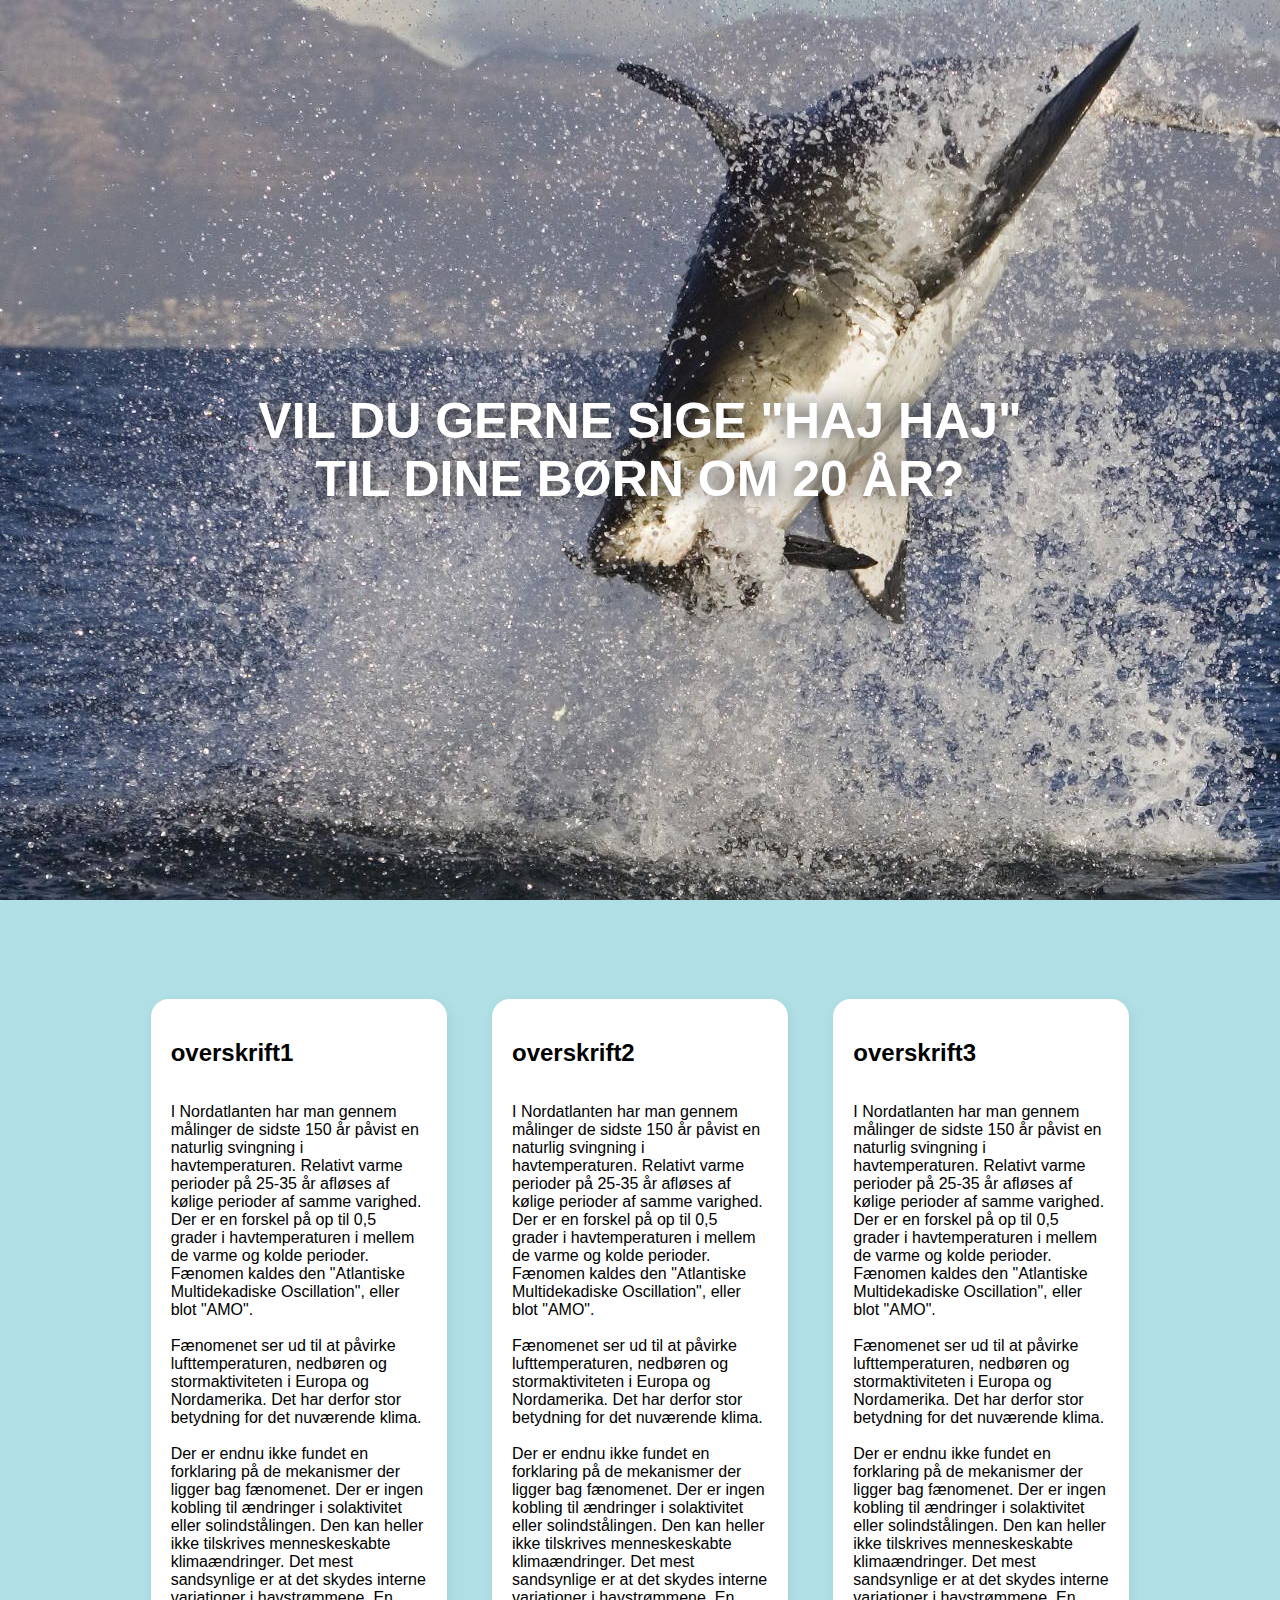
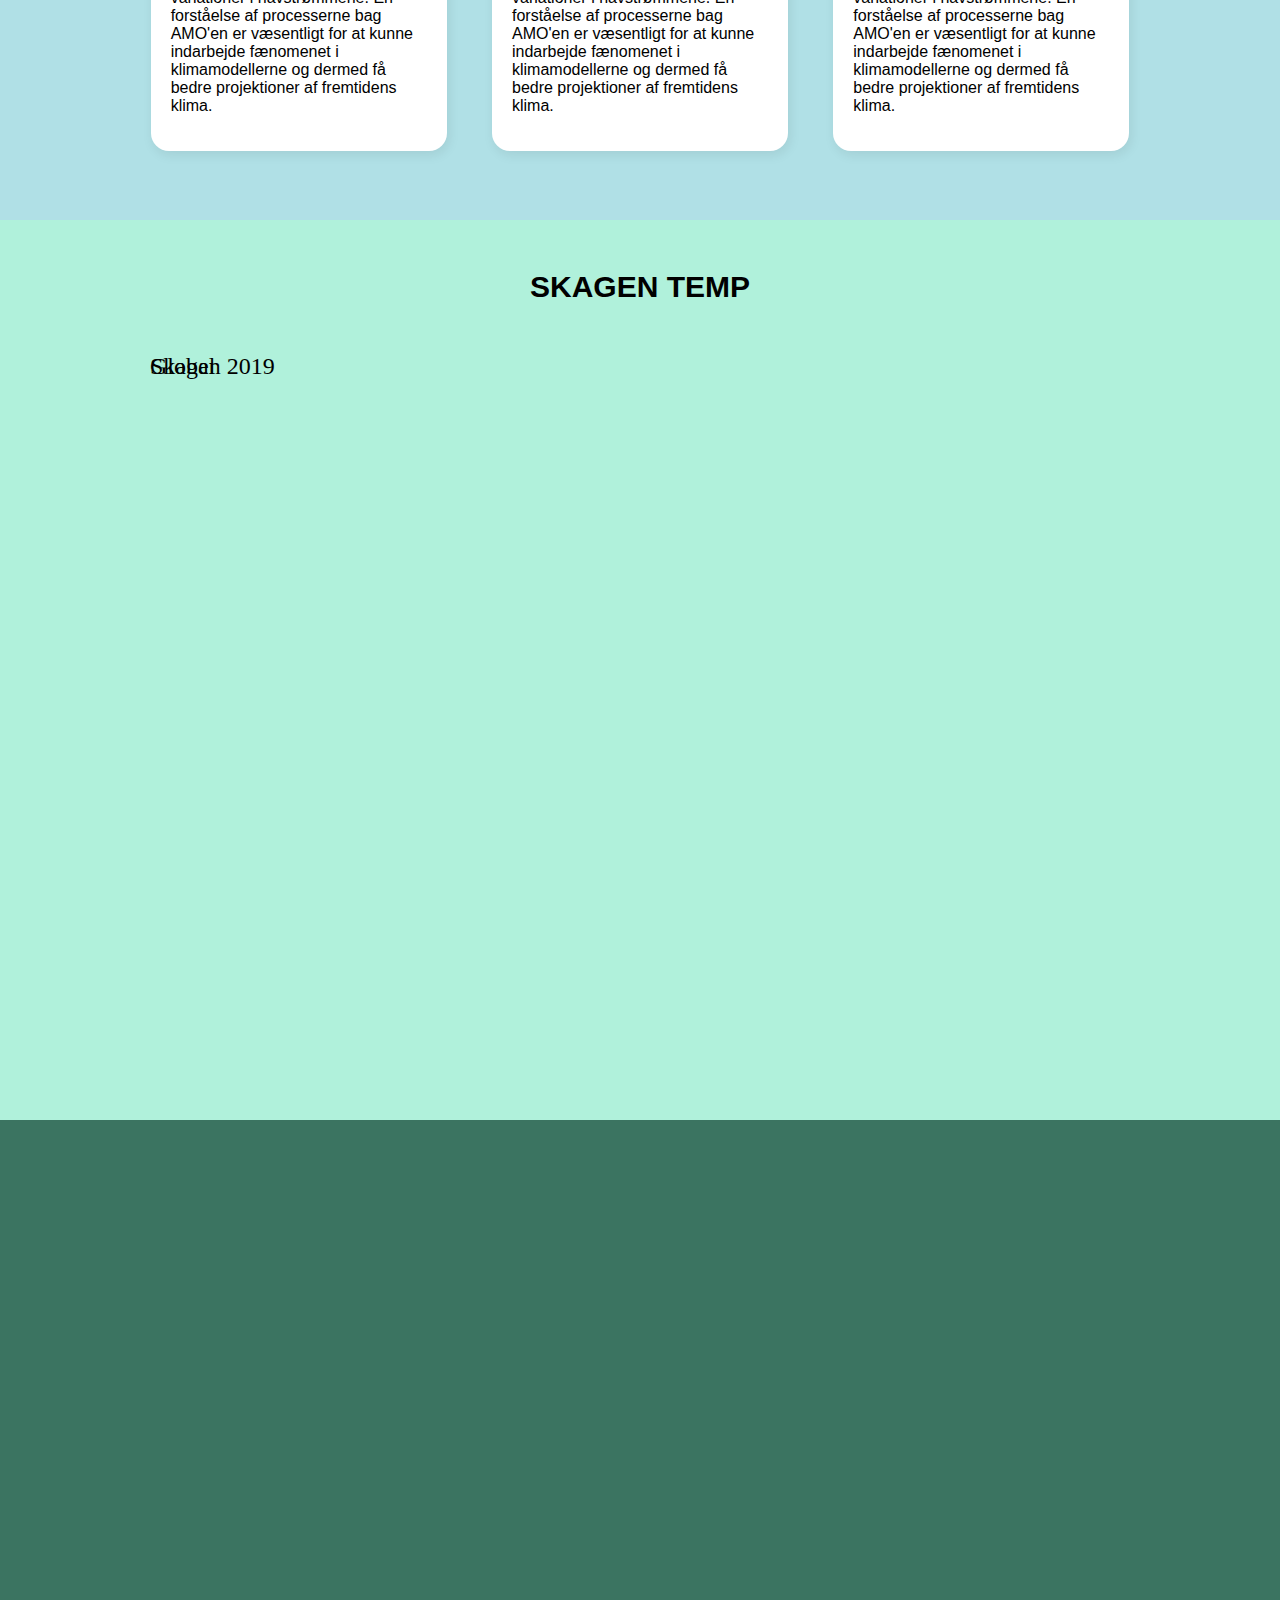
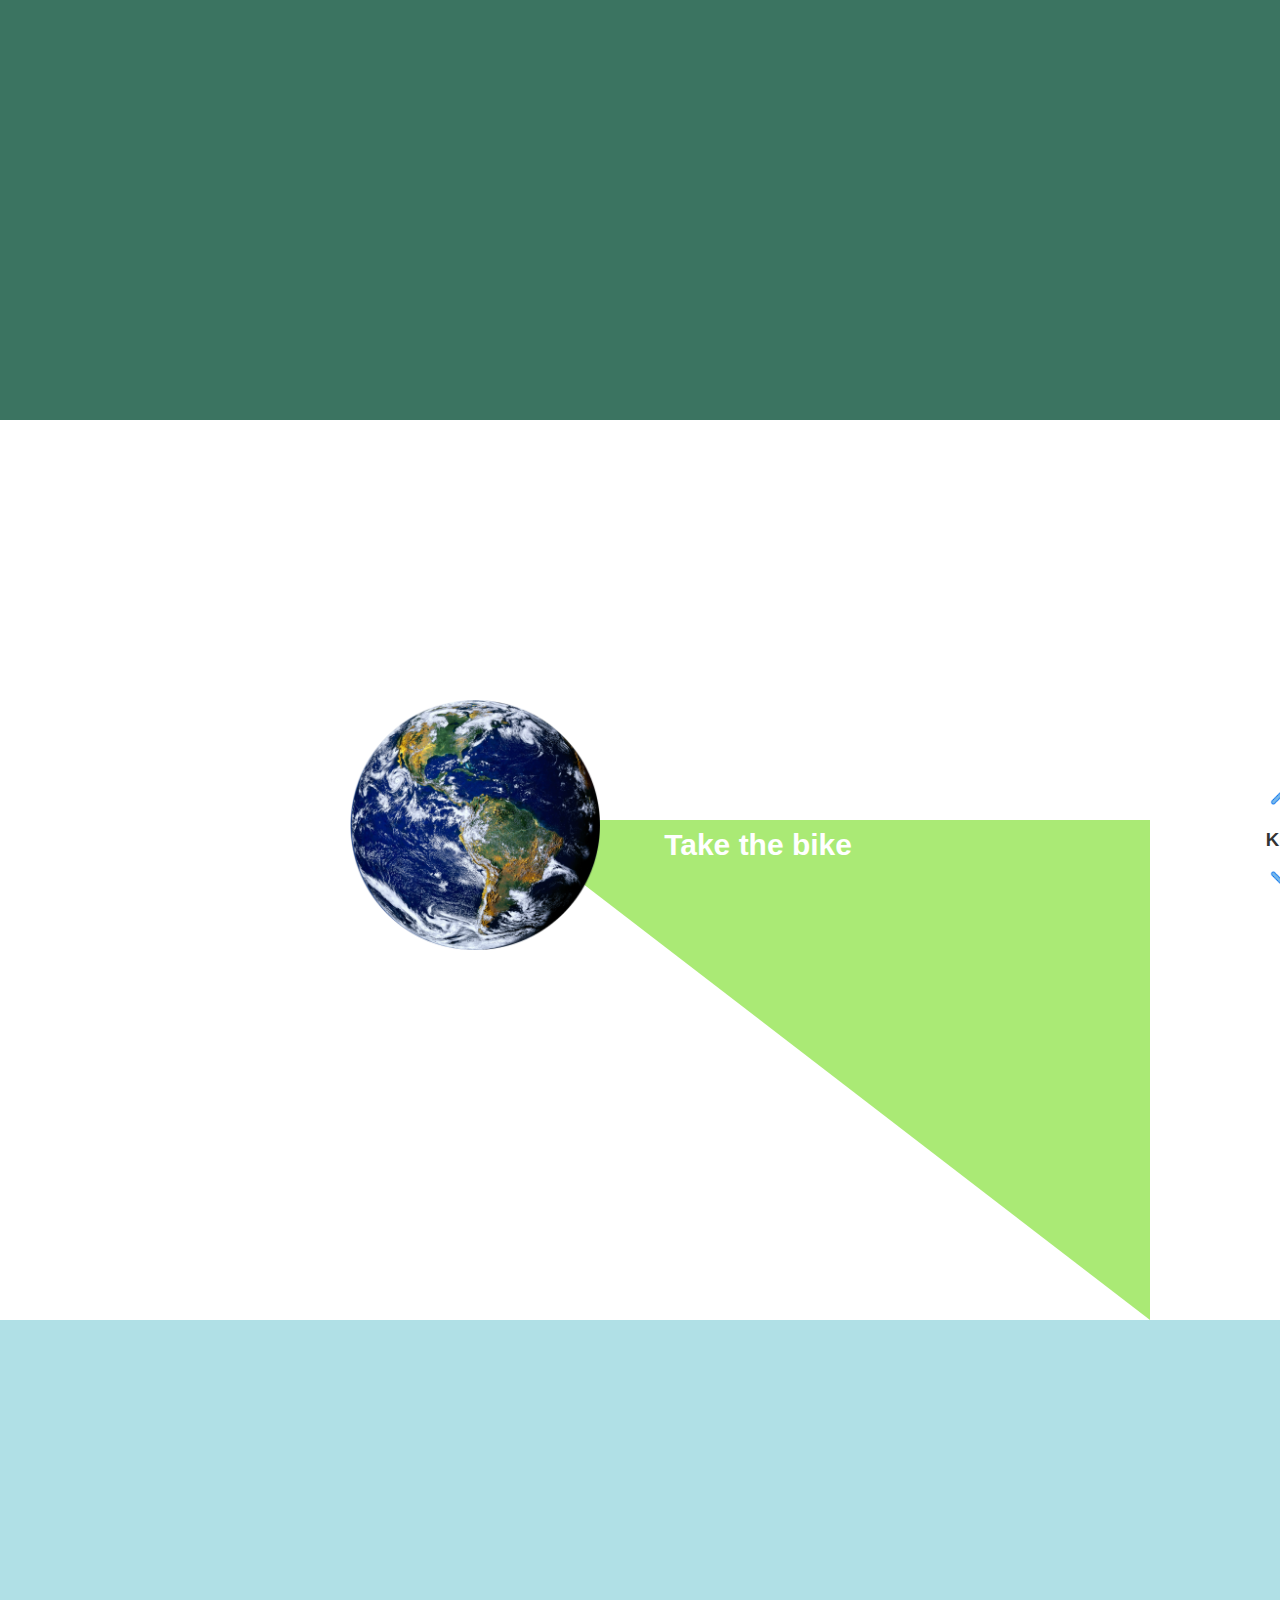
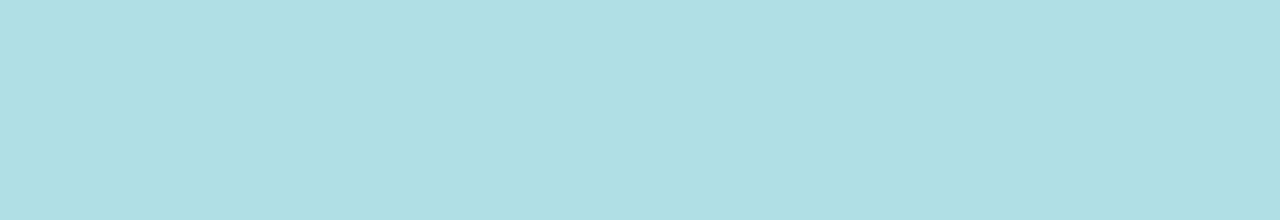
==== index.html @ 37478c34 "deploy" ====
<!DOCTYPE html>
<html lang="en">

<body style="background-color:powderblue;">

  <head>
    <meta charset="utf-8">
    <title>Scatter Plot animation</title>
    <script type="text/javascript" src="d3.js"></script>
    <link rel="stylesheet" href="style.css">
  </head>

  <body>

    <section class="frontpage">
      <h1 style="font-family:helvetica;">VIL DU GERNE SIGE "HAJ HAJ" TIL DINE BØRN OM 20 ÅR?</h1>
    </section>


    <section class="firstsection">
      <div class="textboxwrapper">

        <div class="textbox">
          <h2>overskrift1</h2>
          <p>I Nordatlanten har man gennem målinger de sidste 150 år påvist en naturlig svingning i havtemperaturen.
            Relativt varme perioder på 25-35 år afløses af kølige perioder af samme varighed. Der er en forskel på op
            til
            0,5 grader i havtemperaturen i mellem de varme og kolde perioder. Fænomen kaldes den "Atlantiske
            Multidekadiske Oscillation", eller blot "AMO".

            <br> <br> Fænomenet ser ud til at påvirke lufttemperaturen, nedbøren og stormaktiviteten i Europa og
            Nordamerika. Det har derfor stor betydning for det nuværende klima.

            <br><br> Der er endnu ikke fundet en forklaring på de mekanismer der ligger bag fænomenet. Der er ingen
            kobling til ændringer i solaktivitet eller solindstålingen. Den kan heller ikke tilskrives menneskeskabte
            klimaændringer. Det mest sandsynlige er at det skydes interne variationer i havstrømmene. En forståelse af
            processerne bag AMO'en er væsentligt for at kunne indarbejde fænomenet i klimamodellerne og dermed få bedre
            projektioner af fremtidens klima.</p>
        </div>

        <div class="textbox">
          <h2>overskrift2</h2>
          <p>I Nordatlanten har man gennem målinger de sidste 150 år påvist en naturlig svingning i havtemperaturen.
            Relativt varme perioder på 25-35 år afløses af kølige perioder af samme varighed. Der er en forskel på op
            til
            0,5 grader i havtemperaturen i mellem de varme og kolde perioder. Fænomen kaldes den "Atlantiske
            Multidekadiske Oscillation", eller blot "AMO".

            <br> <br> Fænomenet ser ud til at påvirke lufttemperaturen, nedbøren og stormaktiviteten i Europa og
            Nordamerika. Det har derfor stor betydning for det nuværende klima.

            <br><br> Der er endnu ikke fundet en forklaring på de mekanismer der ligger bag fænomenet. Der er ingen
            kobling til ændringer i solaktivitet eller solindstålingen. Den kan heller ikke tilskrives menneskeskabte
            klimaændringer. Det mest sandsynlige er at det skydes interne variationer i havstrømmene. En forståelse af
            processerne bag AMO'en er væsentligt for at kunne indarbejde fænomenet i klimamodellerne og dermed få bedre
            projektioner af fremtidens klima.</p>
        </div>

        <div class="textbox">
          <h2>overskrift3</h2>
          <p>I Nordatlanten har man gennem målinger de sidste 150 år påvist en naturlig svingning i havtemperaturen.
            Relativt varme perioder på 25-35 år afløses af kølige perioder af samme varighed. Der er en forskel på op
            til
            0,5 grader i havtemperaturen i mellem de varme og kolde perioder. Fænomen kaldes den "Atlantiske
            Multidekadiske Oscillation", eller blot "AMO".

            <br> <br> Fænomenet ser ud til at påvirke lufttemperaturen, nedbøren og stormaktiviteten i Europa og
            Nordamerika. Det har derfor stor betydning for det nuværende klima.

            <br><br> Der er endnu ikke fundet en forklaring på de mekanismer der ligger bag fænomenet. Der er ingen
            kobling til ændringer i solaktivitet eller solindstålingen. Den kan heller ikke tilskrives menneskeskabte
            klimaændringer. Det mest sandsynlige er at det skydes interne variationer i havstrømmene. En forståelse af
            processerne bag AMO'en er væsentligt for at kunne indarbejde fænomenet i klimamodellerne og dermed få bedre
            projektioner af fremtidens klima.</p>
        </div>

      </div>

    </section>

<section class="skagen">
      <h1 style="font-family:helvetica;">SKAGEN TEMP</h1>

      <style>
        .bar {
            fill: rgb(70, 180, 107);
        }
    </style>
    <script src="https://d3js.org/d3.v4.min.js"></script>
<body>
<!-- Vi starter med at oprette SVG og definere skalaerne for vores søjlediagram som vist nedenfor. -->
<svg width="600" height="500"></svg> <!--original 600x500 = Størrelsen på hele grafen-->
<script>

    var svg = d3.select("svg"),
        margin = 200,
        width = svg.attr("width") - margin,
        height = svg.attr("height") - margin

        //Placering af "overskrift"
    svg.append("text")
       .attr("transform", "translate(100,0)")
       .attr("x", 50)
       .attr("y", 50)
       .attr("font-size", "24px")
       .text("Skagen 2019")

    var xScale = d3.scaleBand().range([0, width]).padding(0.4),
        yScale = d3.scaleLinear().range([height, 0]);

//Nedestående kode har vi et gruppeelement til vores SVG. Vi tilføjer vores akser og bar til gruppeelementet. 
//Vi tilføjer en transformeringsattribut for at placere vores graf med en vis margin.
    var g = svg.append("g")
               .attr("transform", "translate(" + 100 + "," + 100 + ")"); // Ænding af grafens placering (original 100+100)

    d3.csv("skagen.csv", function(error, data) {
        if (error) {
            throw error;
        }

        xScale.domain(data.map(function(d) { return d.mon; }));
        yScale.domain([0, 20]); //Her ændre vi på start og slut-værdien på y-aksel

        g.append("g")
         .attr("transform", "translate(0," + height + ")")
         .call(d3.axisBottom(xScale))
         .append("text")
         .attr("y", height - 250)   //Placering af y teksten
         .attr("x", width - 100)    //Placering af x teksten
         .attr("text-anchor", "end")
         .attr("stroke", "black")
         .text("months");

        g.append("g")
         .call(d3.axisLeft(yScale).tickFormat(function(d){
             return d + " c°" ;
         })
         .ticks(10))
         .append("text")
         .attr("transform", "rotate(-90)")
         .attr("y", 6)
         .attr("dy", "-5.1em")
         .attr("text-anchor", "end")
         .attr("stroke", "black")
         .text("Temperature");

        g.selectAll(".bar")
         .data(data)
         .enter().append("rect")
         .attr("class", "bar")
         .attr("x", function(d) { return xScale(d.mon); })
         .attr("y", function(d) { return yScale(d.temp); })
         .attr("width", xScale.bandwidth())
         .attr("height", function(d) { return height - yScale(d.temp); });
    });
    
</script>
</section>

<section class="global">
  <style>
    .bar {
        fill: rgb(163, 31, 31);
    }
</style>
<script src="https://d3js.org/d3.v4.min.js"></script>
<body>
<!-- Vi starter med at oprette SVG og definere skalaerne for vores søjlediagram som vist nedenfor. -->
<svg width="600" height="500"></svg> <!--original 600x500 = Størrelsen på hele grafen-->
<script>

var svg = d3.select("svg"),
    margin = 200,
    width = svg.attr("width") - margin,
    height = svg.attr("height") - margin

    //Placering af "overskrift"
svg.append("text")
   .attr("transform", "translate(100,0)")
   .attr("x", 50)
   .attr("y", 50)
   .attr("font-size", "24px")
   .text("Global")

var xScale = d3.scaleBand().range([0, width]).padding(0.4),
    yScale = d3.scaleLinear().range([height, 0]);

//Nedestående kode har vi et gruppeelement til vores SVG. Vi tilføjer vores akser og bar til gruppeelementet. 
//Vi tilføjer en transformeringsattribut for at placere vores graf med en vis margin.
var g1 = svg.append("g1")
           .attr("transform", "translate(" + 100 + "," + 100 + ")"); // Ænding af grafens placering (original 100+100)

d3.csv("global.csv", function(error, data) {
    if (error) {
        throw error;
    }

    xScale.domain(data.map(function(d1) { return d1.year; }));
    yScale.domain([0, 20]); //Her ændre vi på start og slut-værdien på y-aksel

    g1.append("g1")
     .attr("transform", "translate(0," + height + ")")
     .call(d3.axisBottom(xScale))
     .append("text")
     .attr("y", height - 250)   //Placering af y teksten
     .attr("x", width - 100)    //Placering af x teksten
     .attr("text-anchor", "end")
     .attr("stroke", "black")
     .text("years");

    g1.append("g1")
     .call(d3.axisLeft(yScale).tickFormat(function(d1){
         return d1 + " c°" ;
     })
     .ticks(10))
     .append("text")
     .attr("transform", "rotate(-90)")
     .attr("y", 6)
     .attr("dy", "-5.1em")
     .attr("text-anchor", "end")
     .attr("stroke", "black")
     .text("Temperature");

    g1.selectAll(".bar")
     .data(data)
     .enter().append("rect")
     .attr("class", "bar")
     .attr("x", function(d1) { return xScale(d1.year); })
     .attr("y", function(d1) { return yScale(d1.value); })
     .attr("width", xScale.bandwidth())
     .attr("height", function(d1) { return height - yScale(d1.value); });
});

</script>


</section>








<section class="facts">
  <div class="main">
  </div>
  
  <div class="information">
    <div class="overlay"></div>
    <img src="earth.png" class ="earth">
    <div id="circle">
      <div class="feature one">
        <div>
          <h1>Take the bike</h1>
        </div>
      </div>
      <div class="feature two">
        <div>
          <h1>Take the bus</h1>
        </div>
      </div>
      <div class="feature three">
        <div>
          <h1>Take the train</h1>
        </div>
      </div>
      <div class="feature four">
        <div>
          <h1>Walk</h1>
        </div>
      </div>
    </div>

    <div class="controls">
      <img src="arrow.png" id="upBtn">
      <h3>Klik</h3>
      <img src="arrow.png" id="downBtn">
    </div>

  </div>

  <script>
     var circle = document.getElementById("circle")
     var upBtn = document.getElementById("upBtn")
     var downBtn = document.getElementById("downBtn")

    var rotateValue = circle.style.transform;
    var rotateSum;

    upBtn.onclick = function()
    {
      rotateSum = rotateValue + "rotate(-90deg)"; 
      circle.style.transform = rotateSum; 
      rotateValue = rotateSum;
    }
    downBtn.onclick = function()
    {
      rotateSum = rotateValue + "rotate(90deg)"; 
      circle.style.transform = rotateSum; 
      rotateValue = rotateSum;
    }

  </script>

</section>



  </body>

</html>
---- style.css ----
body {
    margin: 0;
    background-color: grey;
}

section {
    height: 100vh;
}

h1,
h2,
h3,
h4,
p {
    font-family: Arial, Helvetica, sans-serif;
}

h1 {
    font-size: 30px;
}

p {
    font-size: 16px;
}

.frontpage {
    background-image: url("shark.jpeg");
    background-position: center center;
    display: flex;
    justify-content: center;
    text-align: center;
    align-items: center;
}

.frontpage h1 {
    font-size: 50px;
    color: white;
    text-shadow: 0 0 20px #333;
    max-width: 60%;
}


.firstsection {
    width: 100%;
    align-content: center;
    margin: auto;
    z-index: 100;
}


.textboxwrapper {
    width: 80%;
    justify-content: space-around;
    display: flex;
    flex-direction: row;
    align-content: center;
    margin: auto;

}

.textbox {
    margin-top: 50px;
    width: 25%;
    display: flex;
    flex-direction: column;
    padding: 20px;
    height: fit-content;
    background-color: white;
    border-radius: 18px;
    white-space: normal;
    box-shadow: 2px 4px 12px rgba(0, 0, 0, .08);
}

.main {
    width: 100%;
    height: 100vh;
    position: relative;
    overflow: hidden;
    background-color: rgb(255, 255, 255);
    
}

.information {
    width: 1000px; 
    height: 1000px; 
    top: 50%; 
    left: -10%; 
    transform: translateY(-50%);
}
#circle{
    width: 900px; 
    height: 900px;
    position: absolute; 
    top: -40%; 
    left: 0.2%;  
    border-radius: 50%;
    transform: rotate(0deg);
    transition: 1s;
}

.feature img{
    width: 70px;
}

.feature {
    position: absolute;
    display: flex;
    color: #fff;
}
.feature div{
    margin-left: 30px;
}
.feature div h1{
    margin-top: 8px;
}

.one{
    top: 400px;
    right: 50px;
}
.two{
    top: 150px;
    right: 350px;
    transform: rotate(-90deg);
}
.three{
    bottom: 400px;
    left: 50px;
    transform: rotate(-180deg);
}
.four{
    bottom: 150px;
    right: 400px;
    transform: rotate(-270deg);
}
.earth {
    width: 250px;
    left: 140px;
    bottom: 300px;
    position: absolute;
     top: 5px;
     left: 35%;
     transform: translateY(-50%);
     z-index: 1;
}

.controls{
    position: absolute;
    right: -30%;
    top: 2%;
    transform: translateY(-50%);
    text-align: center;
}

.controls h3{
    margin: 15px 0;
    color: #333;
}
#upBtn{
    width: 25px;
    cursor: pointer;
}
#downBtn{
    width: 25px;
    cursor: pointer;
    transform: rotate(180deg);
}

.overlay{
    width: 0;
    height: 0;
    border-top: 500px rgb(255, 255, 255);
    border-right: 650px solid rgb(170, 234, 117);
    border-bottom: 500px solid rgb(255, 255, 255);
    border-left: 500px solid rgb(255, 255, 255);
    position: absolute;
    left: 0;
    top: 0;
}

.skagen{
    background-color: rgb(176, 241, 219);
}

.skagen h1 {
    text-align: center;
    padding-top: 50px;
}
.global{
    background-color: rgb(59, 116, 97);
}

.global h2 {
    text-align: center;
    padding-top: 100px;
}
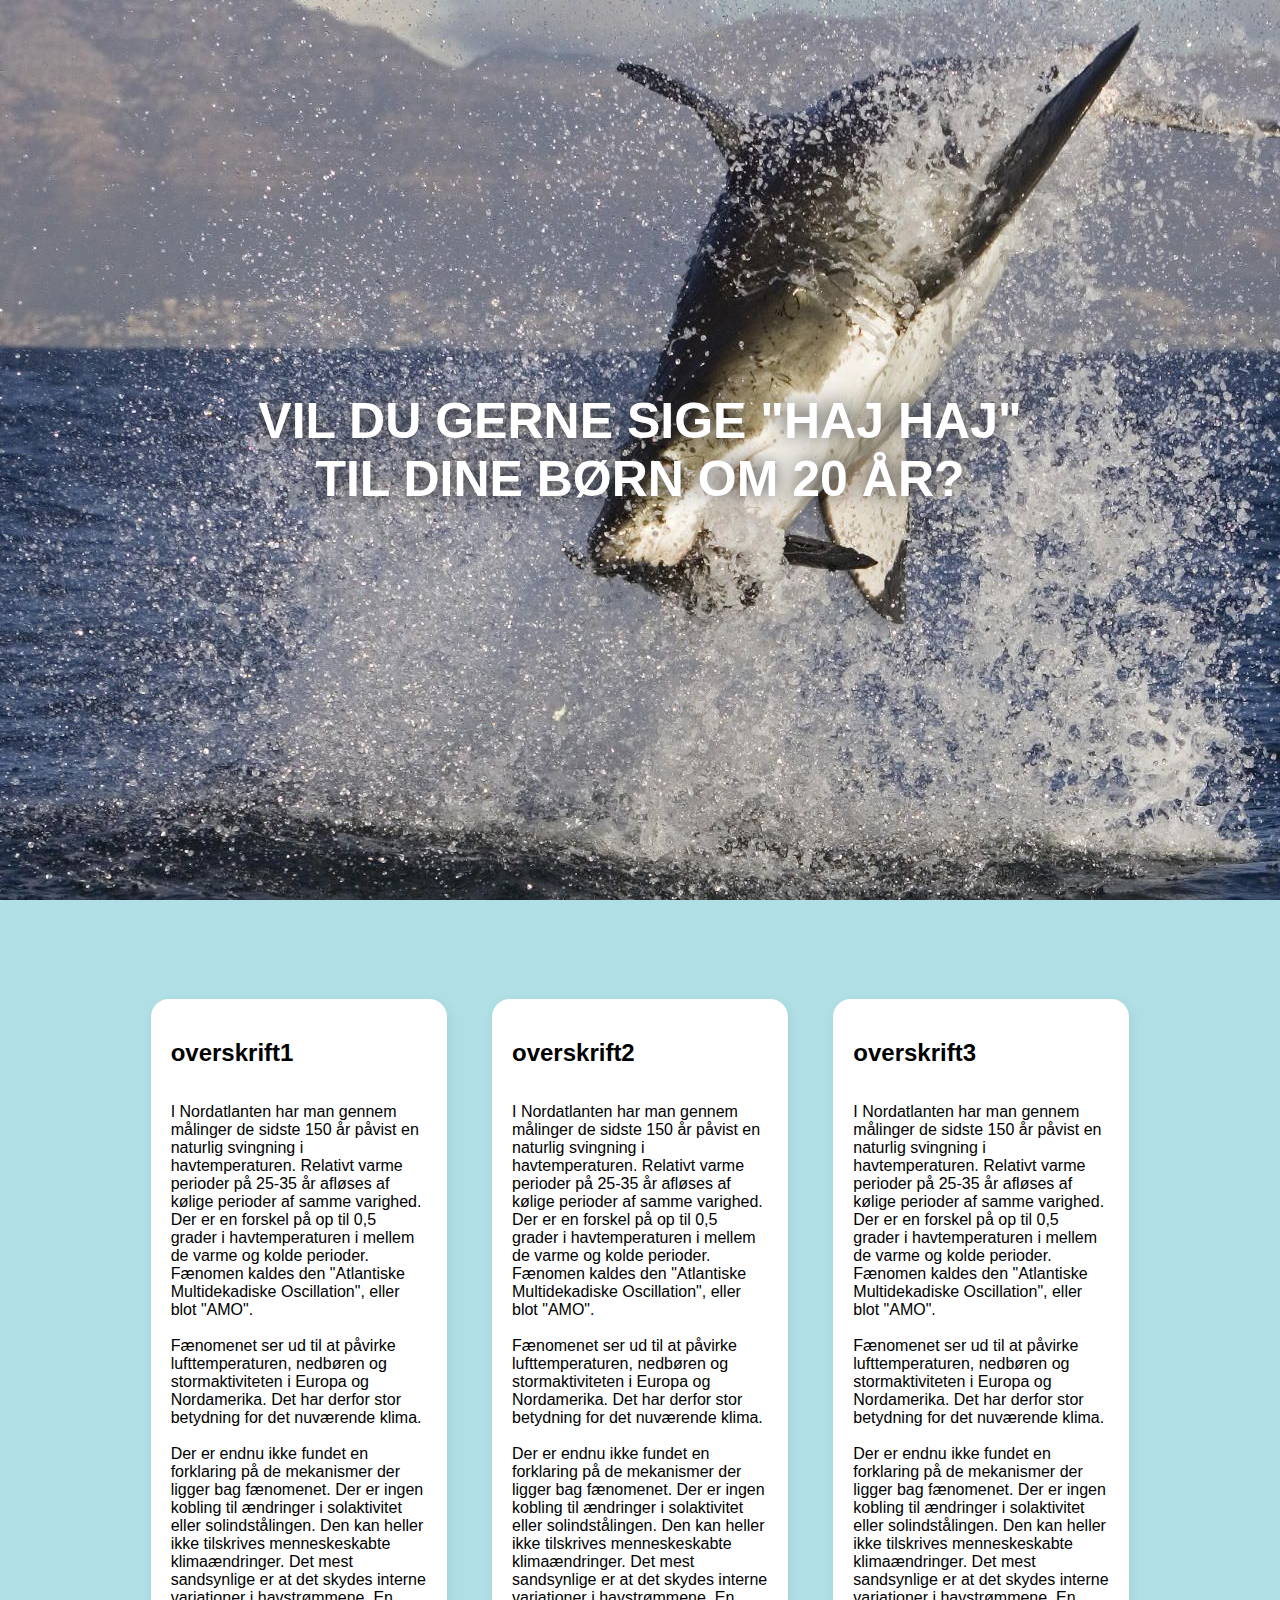
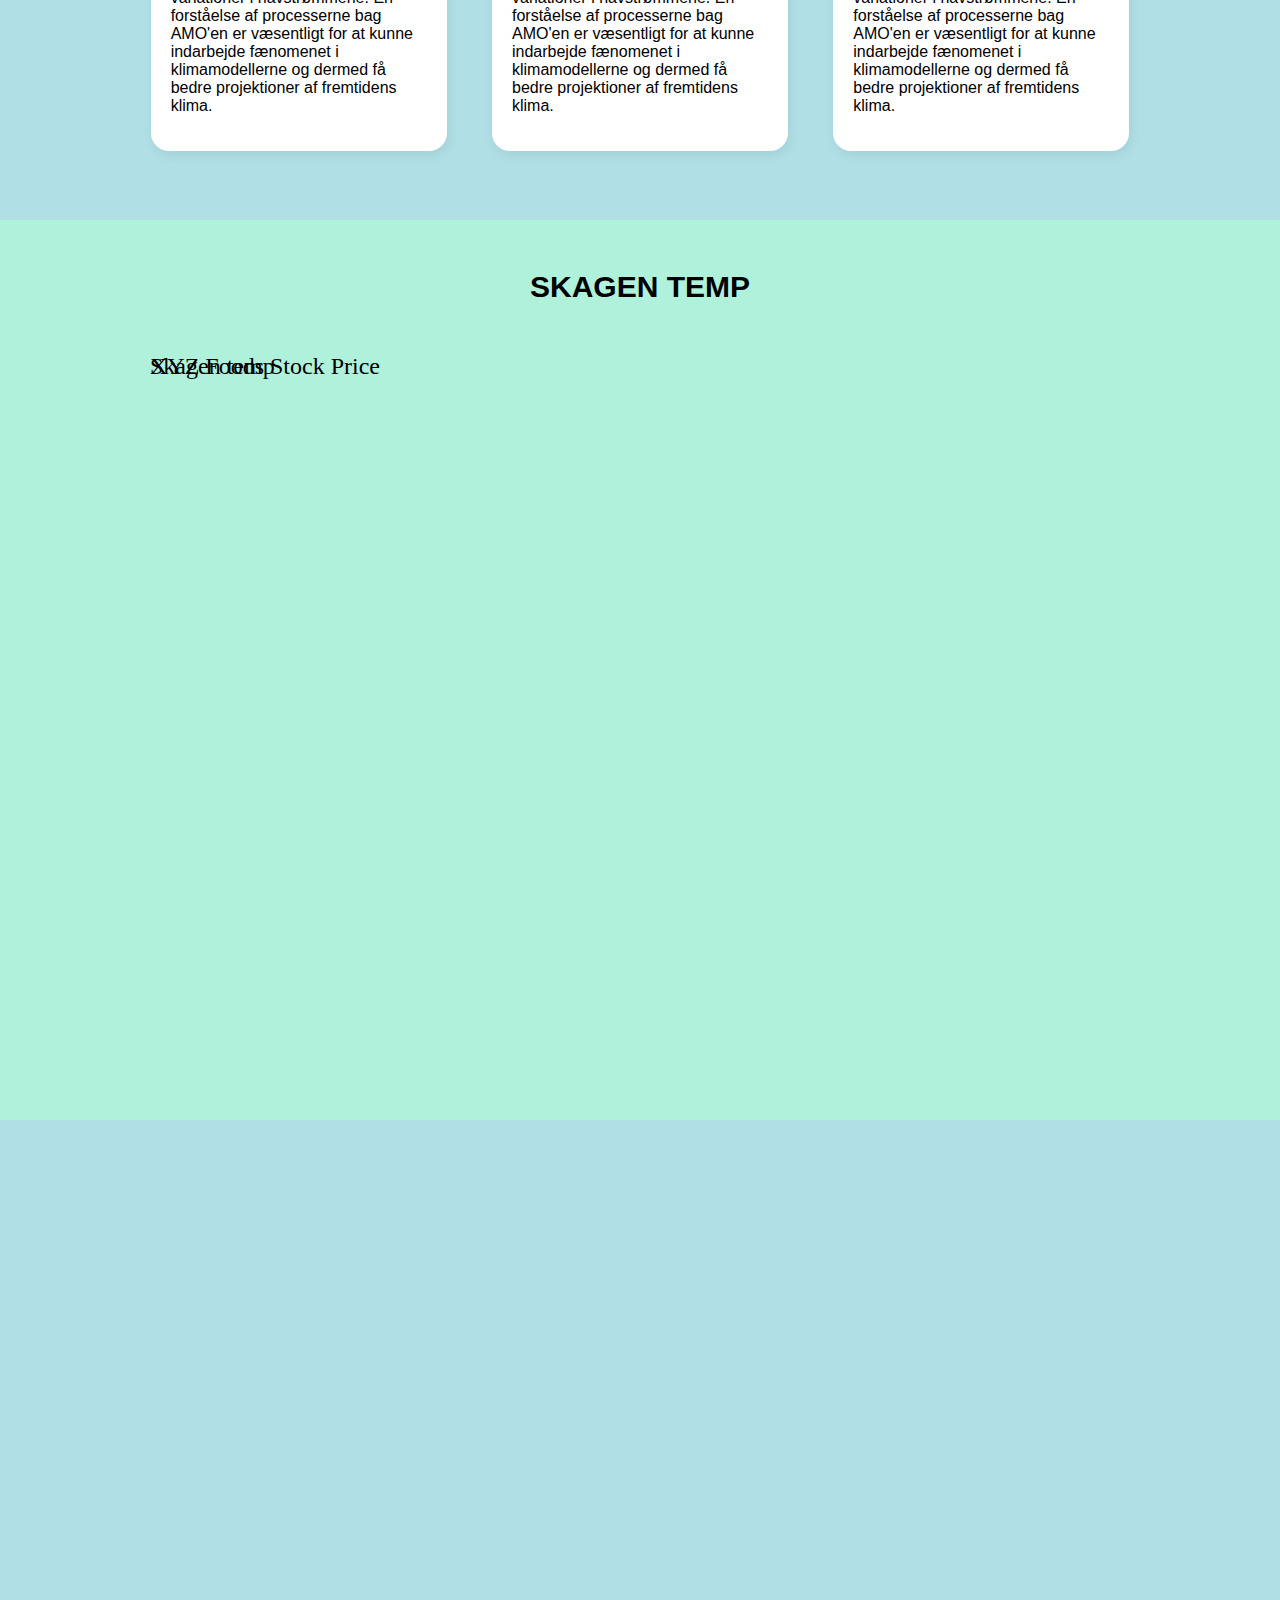
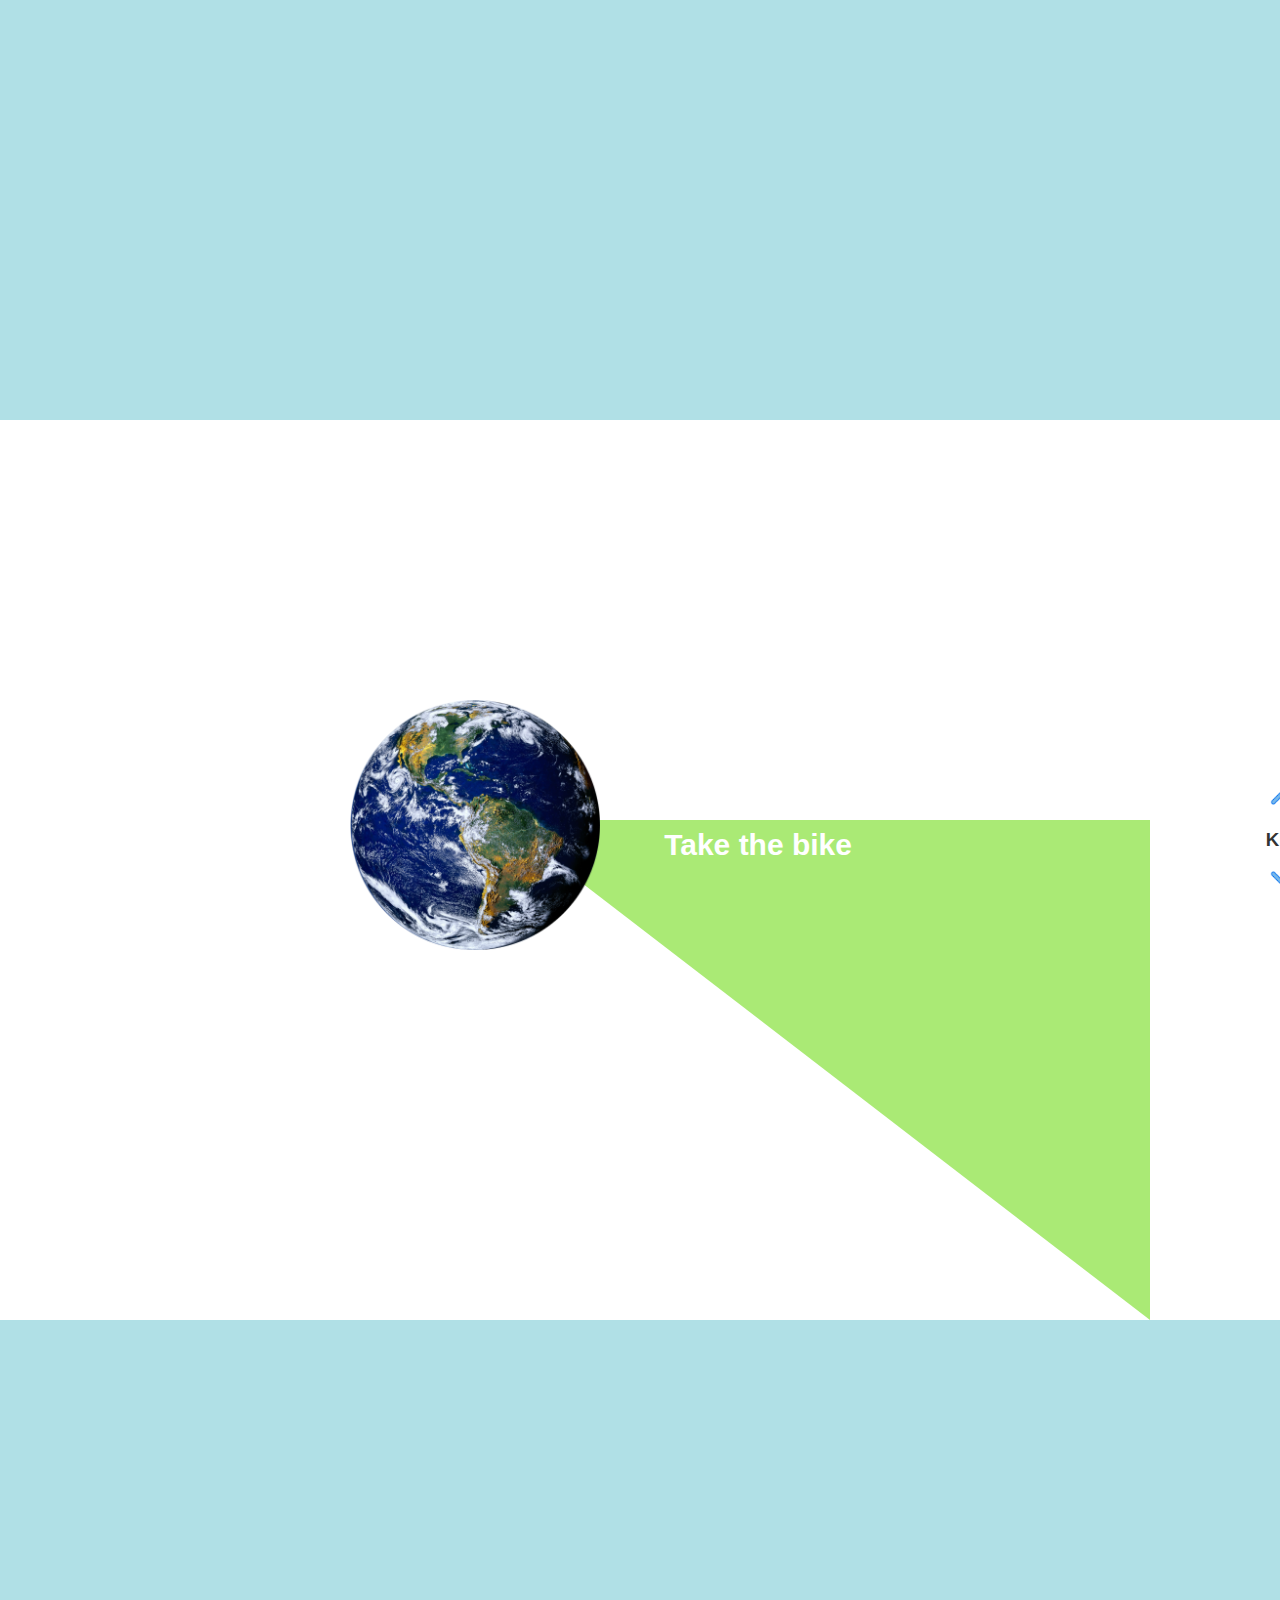
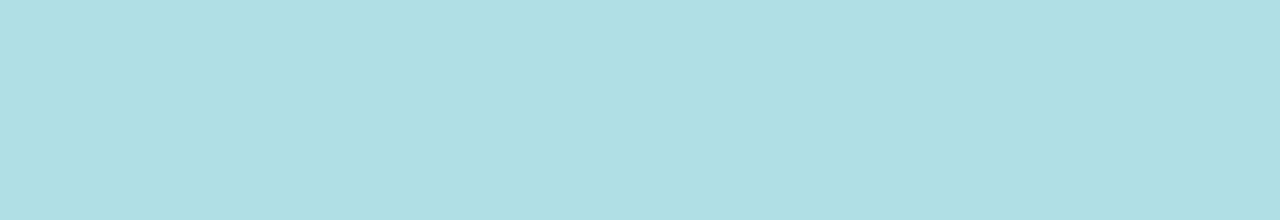
==== commit 2260cbfa: "make it better" ====
--- a/index.html
+++ b/index.html
@@ -10,12 +10,13 @@
     <link rel="stylesheet" href="style.css">
   </head>
 
-  <body>
+
+  
 
     <section class="frontpage">
       <h1 style="font-family:helvetica;">VIL DU GERNE SIGE "HAJ HAJ" TIL DINE BØRN OM 20 ÅR?</h1>
     </section>
-
+   
 
     <section class="firstsection">
       <div class="textboxwrapper">
@@ -37,7 +38,7 @@
             processerne bag AMO'en er væsentligt for at kunne indarbejde fænomenet i klimamodellerne og dermed få bedre
             projektioner af fremtidens klima.</p>
         </div>
-
+          <!--test-->
         <div class="textbox">
           <h2>overskrift2</h2>
           <p>I Nordatlanten har man gennem målinger de sidste 150 år påvist en naturlig svingning i havtemperaturen.
@@ -83,59 +84,59 @@
 
       <style>
         .bar {
-            fill: rgb(70, 180, 107);
+            fill: steelblue;
         }
-    </style>
+
+        .highlight {
+            fill: orange;
+        }
+</style>
     <script src="https://d3js.org/d3.v4.min.js"></script>
-<body>
-<!-- Vi starter med at oprette SVG og definere skalaerne for vores søjlediagram som vist nedenfor. -->
-<svg width="600" height="500"></svg> <!--original 600x500 = Størrelsen på hele grafen-->
+</head>
+
+<svg width="600" height="500"></svg>
 <script>
 
     var svg = d3.select("svg"),
         margin = 200,
         width = svg.attr("width") - margin,
-        height = svg.attr("height") - margin
-
-        //Placering af "overskrift"
+        height = svg.attr("height") - margin;
+
     svg.append("text")
        .attr("transform", "translate(100,0)")
        .attr("x", 50)
        .attr("y", 50)
        .attr("font-size", "24px")
-       .text("Skagen 2019")
-
-    var xScale = d3.scaleBand().range([0, width]).padding(0.4),
-        yScale = d3.scaleLinear().range([height, 0]);
-
-//Nedestående kode har vi et gruppeelement til vores SVG. Vi tilføjer vores akser og bar til gruppeelementet. 
-//Vi tilføjer en transformeringsattribut for at placere vores graf med en vis margin.
+       .text("Skagen temp")
+
+    var x = d3.scaleBand().range([0, width]).padding(0.4),
+        y = d3.scaleLinear().range([height, 0]);
+
     var g = svg.append("g")
-               .attr("transform", "translate(" + 100 + "," + 100 + ")"); // Ænding af grafens placering (original 100+100)
+            .attr("transform", "translate(" + 100 + "," + 100 + ")");
 
     d3.csv("skagen.csv", function(error, data) {
         if (error) {
             throw error;
         }
 
-        xScale.domain(data.map(function(d) { return d.mon; }));
-        yScale.domain([0, 20]); //Her ændre vi på start og slut-værdien på y-aksel
+        x.domain(data.map(function(d) { return d.mon; }));
+        y.domain([0, 20]);
 
         g.append("g")
          .attr("transform", "translate(0," + height + ")")
-         .call(d3.axisBottom(xScale))
+         .call(d3.axisBottom(x))
          .append("text")
-         .attr("y", height - 250)   //Placering af y teksten
-         .attr("x", width - 100)    //Placering af x teksten
+         .attr("y", height - 250)
+         .attr("x", width - 100)
          .attr("text-anchor", "end")
          .attr("stroke", "black")
          .text("months");
 
         g.append("g")
-         .call(d3.axisLeft(yScale).tickFormat(function(d){
-             return d + " c°" ;
-         })
-         .ticks(10))
+         .call(d3.axisLeft(y).tickFormat(function(d){
+             return d+ "c°";
+         }).ticks(10))
          .append("text")
          .attr("transform", "rotate(-90)")
          .attr("y", 6)
@@ -148,25 +149,70 @@
          .data(data)
          .enter().append("rect")
          .attr("class", "bar")
-         .attr("x", function(d) { return xScale(d.mon); })
-         .attr("y", function(d) { return yScale(d.temp); })
-         .attr("width", xScale.bandwidth())
-         .attr("height", function(d) { return height - yScale(d.temp); });
+         .on("mouseover", onMouseOver) //Add listener for the mouseover event
+         .on("mouseout", onMouseOut)   //Add listener for the mouseout event
+         .attr("x", function(d) { return x(d.mon); })
+         .attr("y", function(d) { return y(d.value); })
+         .attr("width", x.bandwidth())
+         .transition()
+         .ease(d3.easeLinear)
+         .duration(400)
+         .delay(function (d, i) {
+             return i * 50;
+         })
+         .attr("height", function(d) { return height - y(d.value); });
     });
     
+    //mouseover event handler function
+    function onMouseOver(d, i) {
+        d3.select(this).attr('class', 'highlight');
+        d3.select(this)
+          .transition()     // adds animation
+          .duration(400)
+          .attr('width', x.bandwidth() + 5)
+          .attr("y", function(d) { return y(d.value) - 10; })
+          .attr("height", function(d) { return height - y(d.value) + 10; });
+
+        g.append("text")
+         .attr('class', 'val') 
+         .attr('x', function() {
+             return x(d.mon);
+         })
+         .attr('y', function() {
+             return y(d.value) - 15;
+         })
+         .text(function() {
+             return [d.value+ 'c°'];  // Value of the text
+         });
+    }
+
+    //mouseout event handler function
+    function onMouseOut(d, i) {
+        // use the text label class to remove label on mouseout
+        d3.select(this).attr('class', 'bar');
+        d3.select(this)
+          .transition()     // adds animation
+          .duration(400)
+          .attr('width', x.bandwidth())
+          .attr("y", function(d) { return y(d.value); })
+          .attr("height", function(d) { return height - y(d.value); });
+
+        d3.selectAll('.val')
+          .remove()
+    }
+
 </script>
 </section>
 
-<section class="global">
+
+<section class="Global">
   <style>
     .bar {
-        fill: rgb(163, 31, 31);
+        fill: steelblue;
     }
 </style>
-<script src="https://d3js.org/d3.v4.min.js"></script>
-<body>
-<!-- Vi starter med at oprette SVG og definere skalaerne for vores søjlediagram som vist nedenfor. -->
-<svg width="600" height="500"></svg> <!--original 600x500 = Størrelsen på hele grafen-->
+
+<svg width="600" height="500"></svg>
 <script>
 
 var svg = d3.select("svg"),
@@ -174,43 +220,40 @@
     width = svg.attr("width") - margin,
     height = svg.attr("height") - margin
 
-    //Placering af "overskrift"
-svg.append("text")
+svg.append("text") //Ændring af teksten
    .attr("transform", "translate(100,0)")
    .attr("x", 50)
    .attr("y", 50)
    .attr("font-size", "24px")
-   .text("Global")
+   .text("XYZ Foods Stock Price")
 
 var xScale = d3.scaleBand().range([0, width]).padding(0.4),
     yScale = d3.scaleLinear().range([height, 0]);
 
-//Nedestående kode har vi et gruppeelement til vores SVG. Vi tilføjer vores akser og bar til gruppeelementet. 
-//Vi tilføjer en transformeringsattribut for at placere vores graf med en vis margin.
-var g1 = svg.append("g1")
-           .attr("transform", "translate(" + 100 + "," + 100 + ")"); // Ænding af grafens placering (original 100+100)
+var g = svg.append("g")
+           .attr("transform", "translate(" + 100 + "," + 100 + ")");
 
 d3.csv("global.csv", function(error, data) {
     if (error) {
         throw error;
     }
 
-    xScale.domain(data.map(function(d1) { return d1.year; }));
-    yScale.domain([0, 20]); //Her ændre vi på start og slut-værdien på y-aksel
-
-    g1.append("g1")
+    xScale.domain(data.map(function(d) { return d.year; }));
+    yScale.domain([0, d3.max(data, function(d) { return d.value; })]);
+
+    g.append("g")
      .attr("transform", "translate(0," + height + ")")
      .call(d3.axisBottom(xScale))
      .append("text")
-     .attr("y", height - 250)   //Placering af y teksten
-     .attr("x", width - 100)    //Placering af x teksten
+     .attr("y", height - 250)
+     .attr("x", width - 100)
      .attr("text-anchor", "end")
      .attr("stroke", "black")
-     .text("years");
-
-    g1.append("g1")
-     .call(d3.axisLeft(yScale).tickFormat(function(d1){
-         return d1 + " c°" ;
+     .text("Year");
+
+    g.append("g")
+     .call(d3.axisLeft(yScale).tickFormat(function(d){
+         return "$" + d;
      })
      .ticks(10))
      .append("text")
@@ -219,24 +262,20 @@
      .attr("dy", "-5.1em")
      .attr("text-anchor", "end")
      .attr("stroke", "black")
-     .text("Temperature");
-
-    g1.selectAll(".bar")
+     .text("Stock Price");
+
+    g.selectAll(".bar")
      .data(data)
      .enter().append("rect")
      .attr("class", "bar")
-     .attr("x", function(d1) { return xScale(d1.year); })
-     .attr("y", function(d1) { return yScale(d1.value); })
+     .attr("x", function(d) { return xScale(d.year); })
+     .attr("y", function(d) { return yScale(d.value); })
      .attr("width", xScale.bandwidth())
-     .attr("height", function(d1) { return height - yScale(d1.value); });
+     .attr("height", function(d) { return height - yScale(d.value); });
 });
 
 </script>
-
-
 </section>
-
-
 
 
 
--- a/style.css
+++ b/style.css
@@ -188,6 +188,8 @@
 }
 .global{
     background-color: rgb(59, 116, 97);
+    width: 250px;
+    left: 140px;
 }
 
 .global h2 {
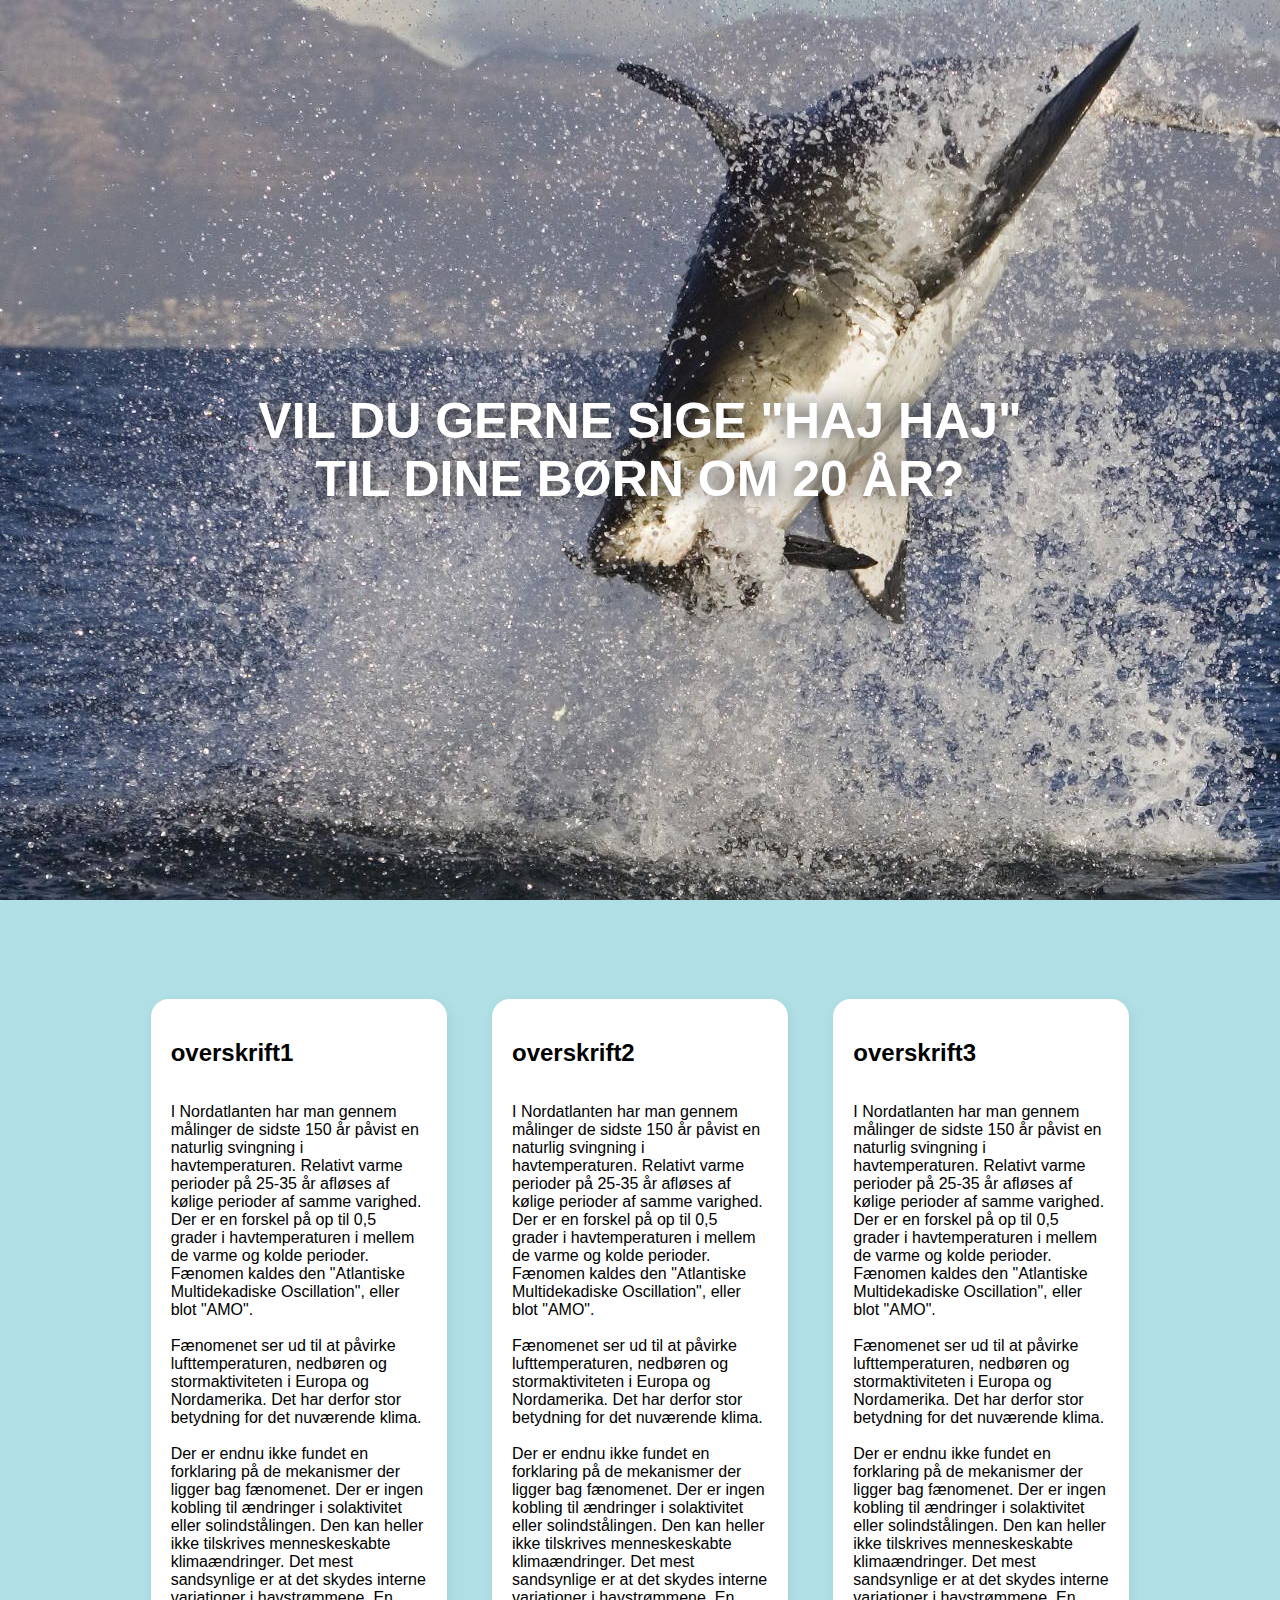
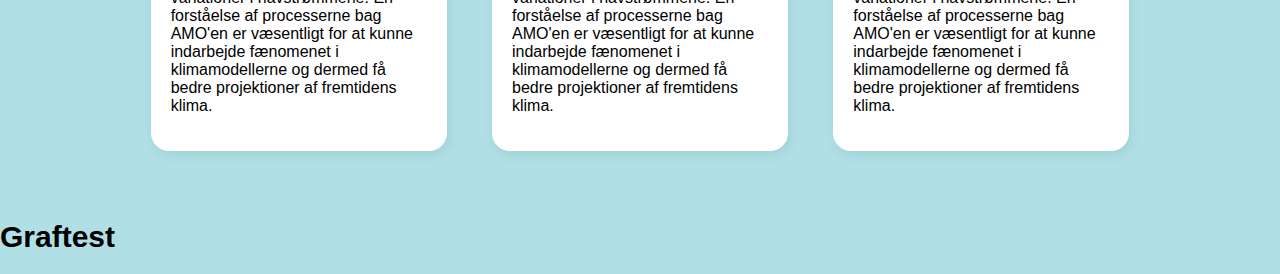
==== commit 4d333702: "indexopdateret" ====
--- a/index.html
+++ b/index.html
@@ -79,8 +79,7 @@
 
     </section>
 
-<section class="skagen">
-      <h1 style="font-family:helvetica;">SKAGEN TEMP</h1>
+      <h1 style="font-family:helvetica;">Graftest</h1>
 
       <style>
         .bar {
@@ -91,141 +90,36 @@
             fill: orange;
         }
 </style>
-    <script src="https://d3js.org/d3.v4.min.js"></script>
-</head>
-
-<svg width="600" height="500"></svg>
+
+
+
+<script src="https://d3js.org/d3.v4.min.js"></script>
 <script>
 
-    var svg = d3.select("svg"),
-        margin = 200,
-        width = svg.attr("width") - margin,
-        height = svg.attr("height") - margin;
-
-    svg.append("text")
-       .attr("transform", "translate(100,0)")
-       .attr("x", 50)
-       .attr("y", 50)
-       .attr("font-size", "24px")
-       .text("Skagen temp")
-
-    var x = d3.scaleBand().range([0, width]).padding(0.4),
-        y = d3.scaleLinear().range([height, 0]);
-
-    var g = svg.append("g")
-            .attr("transform", "translate(" + 100 + "," + 100 + ")");
-
-    d3.csv("skagen.csv", function(error, data) {
-        if (error) {
-            throw error;
-        }
-
-        x.domain(data.map(function(d) { return d.mon; }));
-        y.domain([0, 20]);
-
-        g.append("g")
-         .attr("transform", "translate(0," + height + ")")
-         .call(d3.axisBottom(x))
-         .append("text")
-         .attr("y", height - 250)
-         .attr("x", width - 100)
-         .attr("text-anchor", "end")
-         .attr("stroke", "black")
-         .text("months");
-
-        g.append("g")
-         .call(d3.axisLeft(y).tickFormat(function(d){
-             return d+ "c°";
-         }).ticks(10))
-         .append("text")
-         .attr("transform", "rotate(-90)")
-         .attr("y", 6)
-         .attr("dy", "-5.1em")
-         .attr("text-anchor", "end")
-         .attr("stroke", "black")
-         .text("Temperature");
-
-        g.selectAll(".bar")
-         .data(data)
-         .enter().append("rect")
-         .attr("class", "bar")
-         .on("mouseover", onMouseOver) //Add listener for the mouseover event
-         .on("mouseout", onMouseOut)   //Add listener for the mouseout event
-         .attr("x", function(d) { return x(d.mon); })
-         .attr("y", function(d) { return y(d.value); })
-         .attr("width", x.bandwidth())
-         .transition()
-         .ease(d3.easeLinear)
-         .duration(400)
-         .delay(function (d, i) {
-             return i * 50;
-         })
-         .attr("height", function(d) { return height - y(d.value); });
-    });
-    
-    //mouseover event handler function
-    function onMouseOver(d, i) {
-        d3.select(this).attr('class', 'highlight');
-        d3.select(this)
-          .transition()     // adds animation
-          .duration(400)
-          .attr('width', x.bandwidth() + 5)
-          .attr("y", function(d) { return y(d.value) - 10; })
-          .attr("height", function(d) { return height - y(d.value) + 10; });
-
-        g.append("text")
-         .attr('class', 'val') 
-         .attr('x', function() {
-             return x(d.mon);
-         })
-         .attr('y', function() {
-             return y(d.value) - 15;
-         })
-         .text(function() {
-             return [d.value+ 'c°'];  // Value of the text
-         });
+const w = 1400;
+const h = 400;
+
+const dataset1 = d3.csv("global.csv", function(error, dataset1) {
+    if (error) {
+        throw error;
     }
 
-    //mouseout event handler function
-    function onMouseOut(d, i) {
-        // use the text label class to remove label on mouseout
-        d3.select(this).attr('class', 'bar');
-        d3.select(this)
-          .transition()     // adds animation
-          .duration(400)
-          .attr('width', x.bandwidth())
-          .attr("y", function(d) { return y(d.value); })
-          .attr("height", function(d) { return height - y(d.value); });
-
-        d3.selectAll('.val')
-          .remove()
-    }
-
-</script>
-</section>
-
-
-<section class="Global">
-  <style>
-    .bar {
-        fill: steelblue;
-    }
-</style>
-
-<svg width="600" height="500"></svg>
-<script>
-
-var svg = d3.select("svg"),
+      // Lav SVG-elementet
+const svg = d3.select("body")
+  .append("svg")
+  .attr("width", w)
+  .attr("height", h);
+  
     margin = 200,
     width = svg.attr("width") - margin,
     height = svg.attr("height") - margin
 
-svg.append("text") //Ændring af teksten
+svg.append("text")
    .attr("transform", "translate(100,0)")
    .attr("x", 50)
    .attr("y", 50)
    .attr("font-size", "24px")
-   .text("XYZ Foods Stock Price")
+   .text("Global")
 
 var xScale = d3.scaleBand().range([0, width]).padding(0.4),
     yScale = d3.scaleLinear().range([height, 0]);
@@ -233,13 +127,8 @@
 var g = svg.append("g")
            .attr("transform", "translate(" + 100 + "," + 100 + ")");
 
-d3.csv("global.csv", function(error, data) {
-    if (error) {
-        throw error;
-    }
-
-    xScale.domain(data.map(function(d) { return d.year; }));
-    yScale.domain([0, d3.max(data, function(d) { return d.value; })]);
+    xScale.domain(dataset1.map(function(d) { return d.year; }));
+    yScale.domain([0, 1]);
 
     g.append("g")
      .attr("transform", "translate(0," + height + ")")
@@ -253,7 +142,7 @@
 
     g.append("g")
      .call(d3.axisLeft(yScale).tickFormat(function(d){
-         return "$" + d;
+         return d + "c°";
      })
      .ticks(10))
      .append("text")
@@ -262,10 +151,10 @@
      .attr("dy", "-5.1em")
      .attr("text-anchor", "end")
      .attr("stroke", "black")
-     .text("Stock Price");
+     .text("Celcius");
 
     g.selectAll(".bar")
-     .data(data)
+     .data(dataset1)
      .enter().append("rect")
      .attr("class", "bar")
      .attr("x", function(d) { return xScale(d.year); })
@@ -273,80 +162,232 @@
      .attr("width", xScale.bandwidth())
      .attr("height", function(d) { return height - yScale(d.value); });
 });
-
 </script>
-</section>
-
-
-
-
-
-
-<section class="facts">
-  <div class="main">
-  </div>
+
+<script>
+const dataset2 = d3.csv("skagen.csv", function(error, dataset2) {
+    if (error) {
+        throw error;
+    }
+
+      // Lav SVG-elementet
+const svg = d3.select("body")
+  .append("svg")
+  .attr("width", w)
+  .attr("height", h);
   
-  <div class="information">
-    <div class="overlay"></div>
-    <img src="earth.png" class ="earth">
-    <div id="circle">
-      <div class="feature one">
-        <div>
-          <h1>Take the bike</h1>
-        </div>
-      </div>
-      <div class="feature two">
-        <div>
-          <h1>Take the bus</h1>
-        </div>
-      </div>
-      <div class="feature three">
-        <div>
-          <h1>Take the train</h1>
-        </div>
-      </div>
-      <div class="feature four">
-        <div>
-          <h1>Walk</h1>
-        </div>
-      </div>
-    </div>
-
-    <div class="controls">
-      <img src="arrow.png" id="upBtn">
-      <h3>Klik</h3>
-      <img src="arrow.png" id="downBtn">
-    </div>
-
-  </div>
-
-  <script>
-     var circle = document.getElementById("circle")
-     var upBtn = document.getElementById("upBtn")
-     var downBtn = document.getElementById("downBtn")
-
-    var rotateValue = circle.style.transform;
-    var rotateSum;
-
-    upBtn.onclick = function()
-    {
-      rotateSum = rotateValue + "rotate(-90deg)"; 
-      circle.style.transform = rotateSum; 
-      rotateValue = rotateSum;
+  margin = 200,
+    width = svg.attr("width") - margin,
+    height = svg.attr("height") - margin;
+
+svg.append("text")
+   .attr("transform", "translate(100,0)")
+   .attr("x", 50)
+   .attr("y", 50)
+   .attr("font-size", "24px")
+   .text("Skagen")
+
+var x = d3.scaleBand().range([0, width]).padding(0.4),
+    y = d3.scaleLinear().range([height, 0]);
+
+var g = svg.append("g")
+        .attr("transform", "translate(" + 100 + "," + 100 + ")");
+
+    x.domain(dataset2.map(function(d) { return d.mon; }));
+    y.domain([0, 20]);
+
+    g.append("g")
+     .attr("transform", "translate(0," + height + ")")
+     .call(d3.axisBottom(x))
+     .append("text")
+     .attr("y", height - 250)
+     .attr("x", width - 100)
+     .attr("text-anchor", "end")
+     .attr("stroke", "black")
+     .text("mon");
+
+    g.append("g")
+     .call(d3.axisLeft(y).tickFormat(function(d){
+        return d + "c°";
+     }).ticks(10))
+     .append("text")
+     .attr("transform", "rotate(-90)")
+     .attr("y", 6)
+     .attr("dy", "-5.1em")
+     .attr("text-anchor", "end")
+     .attr("stroke", "black")
+     .text("Celcius");
+
+    g.selectAll(".bar")
+     .data(dataset2)
+     .enter().append("rect")
+     .attr("class", "bar")
+     .on("mouseover", onMouseOver) //Add listener for the mouseover event
+     .on("mouseout", onMouseOut)   //Add listener for the mouseout event
+     .attr("x", function(d) { return x(d.mon); })
+     .attr("y", function(d) { return y(d.value); })
+     .attr("width", x.bandwidth())
+     .transition()
+     .ease(d3.easeLinear)
+     .duration(400)
+     .delay(function (d, i) {
+         return i * 50;
+     })
+     .attr("height", function(d) { return height - y(d.value); });
+});
+
+//mouseover event handler function
+function onMouseOver(d, i) {
+    d3.select(this).attr('class', 'highlight');
+    d3.select(this)
+      .transition()     // adds animation
+      .duration(400)
+      .attr('width', x.bandwidth() + 5)
+      .attr("y", function(d) { return y(d.value) - 10; })
+      .attr("height", function(d) { return height - y(d.value) + 10; });
+
+      g.append("text")
+     .attr('class', 'val') 
+     .attr('x', function() {
+         return x(d.mon);
+     })
+     .attr('y', function() {
+         return y(d.value) - 15;
+     })
+     .text(function() {
+         return [ 'c°' +d.value];  // Value of the text
+     });
+}
+
+//mouseout event handler function
+function onMouseOut(d, i) {
+    // use the text label class to remove label on mouseout
+    d3.select(this).attr('class', 'bar');
+    d3.select(this)
+      .transition()     // adds animation
+      .duration(400)
+      .attr('width', x.bandwidth())
+      .attr("y", function(d) { return y(d.value); })
+      .attr("height", function(d) { return height - y(d.value); });
+
+    d3.selectAll('.val')
+      .remove()
+}
+  </script>
+
+<script>
+
+const dataset3 = d3.csv("skagen2.csv", function(error, dataset3) {
+    if (error) {
+        throw error;
     }
-    downBtn.onclick = function()
-    {
-      rotateSum = rotateValue + "rotate(90deg)"; 
-      circle.style.transform = rotateSum; 
-      rotateValue = rotateSum;
-    }
-
+
+      // Lav SVG-elementet
+const svg = d3.select("body")
+  .append("svg")
+  .attr("width", w)
+  .attr("height", h);
+  
+  margin = 200,
+    width = svg.attr("width") - margin,
+    height = svg.attr("height") - margin;
+
+svg.append("text")
+   .attr("transform", "translate(100,0)")
+   .attr("x", 50)
+   .attr("y", 50)
+   .attr("font-size", "24px")
+   .text("Fisk")
+
+var x = d3.scaleBand().range([0, width]).padding(0.4),
+    y = d3.scaleLinear().range([height, 0]);
+
+var g = svg.append("g")
+        .attr("transform", "translate(" + 100 + "," + 100 + ")");
+
+    x.domain(dataset3.map(function(d) { return d.mon; }));
+    y.domain([0, 20]);
+
+    g.append("g")
+     .attr("transform", "translate(0," + height + ")")
+     .call(d3.axisBottom(x))
+     .append("text")
+     .attr("y", height - 250)
+     .attr("x", width - 100)
+     .attr("text-anchor", "end")
+     .attr("stroke", "black")
+     .text("mon");
+
+    g.append("g")
+     .call(d3.axisLeft(y).tickFormat(function(d){
+        return d + "c°";
+     }).ticks(10))
+     .append("text")
+     .attr("transform", "rotate(-90)")
+     .attr("y", 6)
+     .attr("dy", "-5.1em")
+     .attr("text-anchor", "end")
+     .attr("stroke", "black")
+     .text("Celcius");
+
+    g.selectAll(".bar")
+     .data(dataset3)
+     .enter().append("rect")
+     .attr("class", "bar")
+     .on("mouseover", onMouseOver) //Add listener for the mouseover event
+     .on("mouseout", onMouseOut)   //Add listener for the mouseout event
+     .attr("x", function(d) { return x(d.mon); })
+     .attr("y", function(d) { return y(d.value); })
+     .attr("width", x.bandwidth())
+     .transition()
+     .ease(d3.easeLinear)
+     .duration(400)
+     .delay(function (d, i) {
+         return i * 50;
+     })
+     .attr("height", function(d) { return height - y(d.value); });
+});
+
+//mouseover event handler function
+function onMouseOver(d, i) {
+    d3.select(this).attr('class', 'highlight');
+    d3.select(this)
+      .transition()     // adds animation
+      .duration(400)
+      .attr('width', x.bandwidth() + 5)
+      .attr("y", function(d) { return y(d.value) - 10; })
+      .attr("height", function(d) { return height - y(d.value) + 10; });
+
+      g.append("text")
+     .attr('class', 'val') 
+     .attr('x', function() {
+         return x(d.mon);
+     })
+     .attr('y', function() {
+         return y(d.value) - 15;
+     })
+     .text(function() {
+         return [ 'c°' +d.value];  // Value of the text
+     });
+}
+
+//mouseout event handler function
+function onMouseOut(d, i) {
+    // use the text label class to remove label on mouseout
+    d3.select(this).attr('class', 'bar');
+    d3.select(this)
+      .transition()     // adds animation
+      .duration(400)
+      .attr('width', x.bandwidth())
+      .attr("y", function(d) { return y(d.value); })
+      .attr("height", function(d) { return height - y(d.value); });
+
+    d3.selectAll('.val')
+      .remove()
+}
   </script>
 
-</section>
-
 
 
   </body>
-
 </html>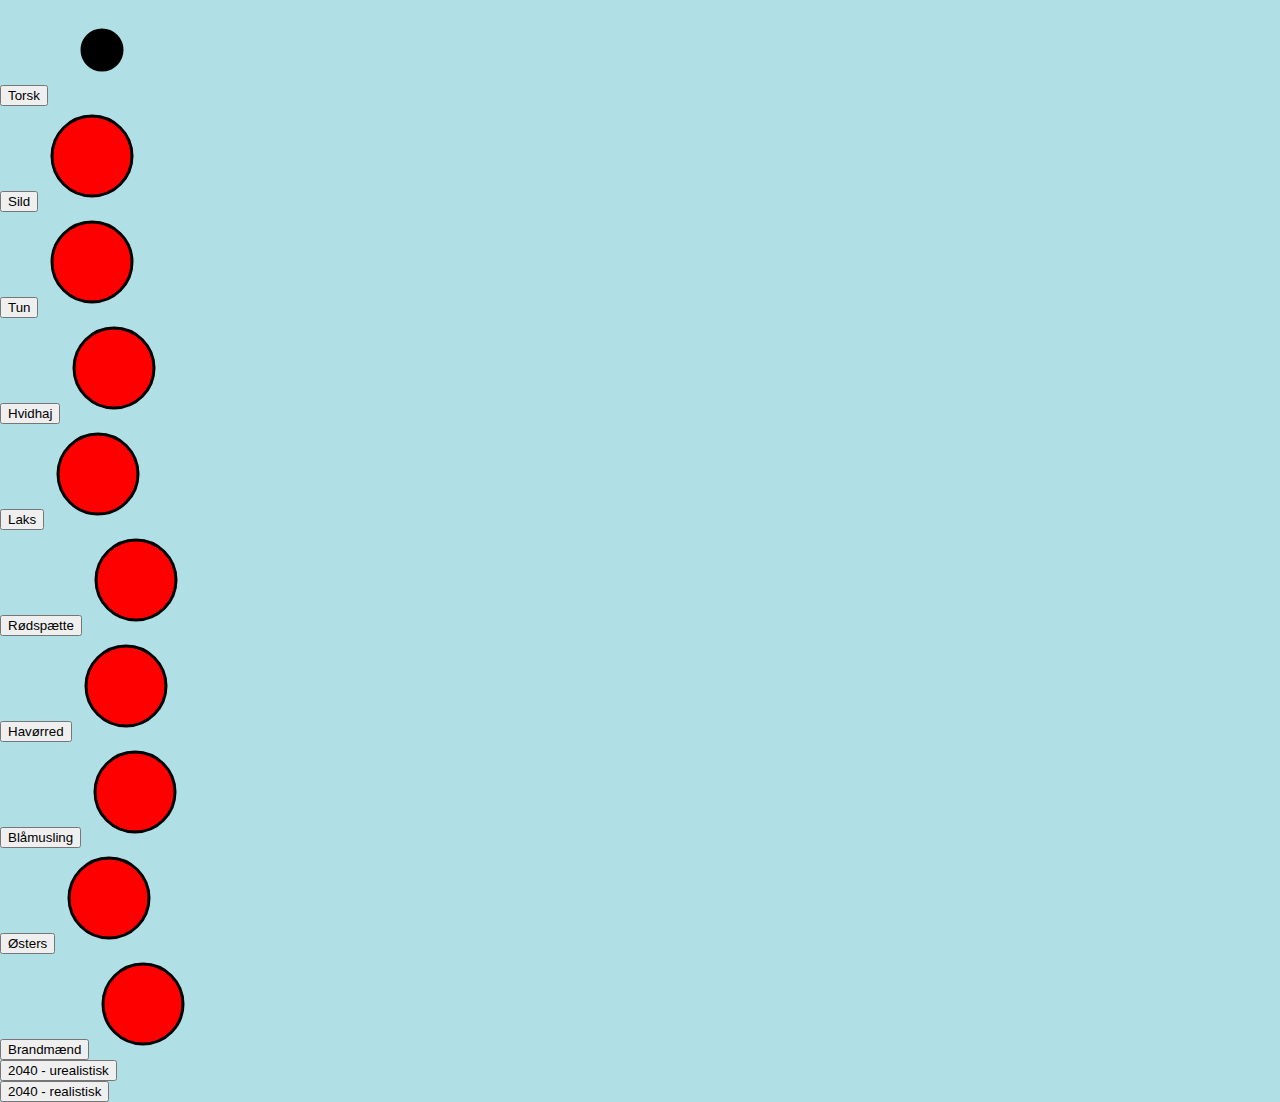
==== commit f130d745: "One page" ====
--- a/index.html
+++ b/index.html
@@ -5,176 +5,113 @@
 
   <head>
     <meta charset="utf-8">
-    <title>Scatter Plot animation</title>
+    <title>Semesterprojekt</title>
     <script type="text/javascript" src="d3.js"></script>
     <link rel="stylesheet" href="style.css">
   </head>
+   
+  <!-----Knapper til fisk------>
+ <div class="Torsk">
+    <button onclick="myFunction()">Torsk</button>
+    <svg height="100" width="100">
+        <circle cx="50" cy="50" r="20" stroke="black" stroke-width="3" fill="black" />
+      </svg>
+ </div>
+
+ <div class="Sild">
+    <button onclick="myFunction()">Sild</button>
+    <svg height="100" width="100">
+        <circle cx="50" cy="50" r="40" stroke="black" stroke-width="3" fill="red" />
+      </svg>
+ </div>
+
+ <div class="Tun">
+    <button onclick="myFunction()">Tun</button>
+    <svg height="100" width="100">
+        <circle cx="50" cy="50" r="40" stroke="black" stroke-width="3" fill="red" />
+      </svg>
+ </div>
+
+ <div class="Hvidhaj">
+    <button onclick="myFunction()">Hvidhaj</button>
+    <svg height="100" width="100">
+        <circle cx="50" cy="50" r="40" stroke="black" stroke-width="3" fill="red" />
+      </svg>
+ </div>
+
+ <div class="Laks">
+    <button onclick="myFunction()">Laks</button>
+    <svg height="100" width="100">
+        <circle cx="50" cy="50" r="40" stroke="black" stroke-width="3" fill="red" />
+      </svg>
+ </div>
+
+ <div class="Roedspaette">
+    <button onclick="myFunction()">Rødspætte</button>
+    <svg height="100" width="100">
+        <circle cx="50" cy="50" r="40" stroke="black" stroke-width="3" fill="red" />
+      </svg>
+ </div>
+
+ <div class="Havoerred">
+    <button onclick="myFunction()">Havørred</button>
+    <svg height="100" width="100">
+        <circle cx="50" cy="50" r="40" stroke="black" stroke-width="3" fill="red" />
+      </svg>
+ </div>
+
+ <div class="Blaamusling">
+    <button onclick="myFunction()">Blåmusling</button>
+    <svg height="100" width="100">
+        <circle cx="50" cy="50" r="40" stroke="black" stroke-width="3" fill="red" />
+      </svg>
+ </div>
+
+ <div class="Oesters">
+    <button onclick="myFunction()">Østers</button>
+    <svg height="100" width="100">
+        <circle cx="50" cy="50" r="40" stroke="black" stroke-width="3" fill="red" />
+      </svg>
+ </div>
+
+ <div class="Brandmaend">
+    <button onclick="myFunction()">Brandmænd</button>
+    <svg height="100" width="100">
+        <circle cx="50" cy="50" r="40" stroke="black" stroke-width="3" fill="red" />
+      </svg>
+ </div>
+
+ <!------2040 knap (Mest urealistisk og realistisk ----->
+  
+ <div class="2040ureal">
+    <button onclick="myFunction()">2040 - urealistisk</button>
+</div>
+
+ <div class="2040real">
+    <button onclick="myFunction()">2040 - realistisk</button>
+</div>
 
 
-  
-
-    <section class="frontpage">
-      <h1 style="font-family:helvetica;">VIL DU GERNE SIGE "HAJ HAJ" TIL DINE BØRN OM 20 ÅR?</h1>
-    </section>
-   
-
-    <section class="firstsection">
-      <div class="textboxwrapper">
-
-        <div class="textbox">
-          <h2>overskrift1</h2>
-          <p>I Nordatlanten har man gennem målinger de sidste 150 år påvist en naturlig svingning i havtemperaturen.
-            Relativt varme perioder på 25-35 år afløses af kølige perioder af samme varighed. Der er en forskel på op
-            til
-            0,5 grader i havtemperaturen i mellem de varme og kolde perioder. Fænomen kaldes den "Atlantiske
-            Multidekadiske Oscillation", eller blot "AMO".
-
-            <br> <br> Fænomenet ser ud til at påvirke lufttemperaturen, nedbøren og stormaktiviteten i Europa og
-            Nordamerika. Det har derfor stor betydning for det nuværende klima.
-
-            <br><br> Der er endnu ikke fundet en forklaring på de mekanismer der ligger bag fænomenet. Der er ingen
-            kobling til ændringer i solaktivitet eller solindstålingen. Den kan heller ikke tilskrives menneskeskabte
-            klimaændringer. Det mest sandsynlige er at det skydes interne variationer i havstrømmene. En forståelse af
-            processerne bag AMO'en er væsentligt for at kunne indarbejde fænomenet i klimamodellerne og dermed få bedre
-            projektioner af fremtidens klima.</p>
-        </div>
-          <!--test-->
-        <div class="textbox">
-          <h2>overskrift2</h2>
-          <p>I Nordatlanten har man gennem målinger de sidste 150 år påvist en naturlig svingning i havtemperaturen.
-            Relativt varme perioder på 25-35 år afløses af kølige perioder af samme varighed. Der er en forskel på op
-            til
-            0,5 grader i havtemperaturen i mellem de varme og kolde perioder. Fænomen kaldes den "Atlantiske
-            Multidekadiske Oscillation", eller blot "AMO".
-
-            <br> <br> Fænomenet ser ud til at påvirke lufttemperaturen, nedbøren og stormaktiviteten i Europa og
-            Nordamerika. Det har derfor stor betydning for det nuværende klima.
-
-            <br><br> Der er endnu ikke fundet en forklaring på de mekanismer der ligger bag fænomenet. Der er ingen
-            kobling til ændringer i solaktivitet eller solindstålingen. Den kan heller ikke tilskrives menneskeskabte
-            klimaændringer. Det mest sandsynlige er at det skydes interne variationer i havstrømmene. En forståelse af
-            processerne bag AMO'en er væsentligt for at kunne indarbejde fænomenet i klimamodellerne og dermed få bedre
-            projektioner af fremtidens klima.</p>
-        </div>
-
-        <div class="textbox">
-          <h2>overskrift3</h2>
-          <p>I Nordatlanten har man gennem målinger de sidste 150 år påvist en naturlig svingning i havtemperaturen.
-            Relativt varme perioder på 25-35 år afløses af kølige perioder af samme varighed. Der er en forskel på op
-            til
-            0,5 grader i havtemperaturen i mellem de varme og kolde perioder. Fænomen kaldes den "Atlantiske
-            Multidekadiske Oscillation", eller blot "AMO".
-
-            <br> <br> Fænomenet ser ud til at påvirke lufttemperaturen, nedbøren og stormaktiviteten i Europa og
-            Nordamerika. Det har derfor stor betydning for det nuværende klima.
-
-            <br><br> Der er endnu ikke fundet en forklaring på de mekanismer der ligger bag fænomenet. Der er ingen
-            kobling til ændringer i solaktivitet eller solindstålingen. Den kan heller ikke tilskrives menneskeskabte
-            klimaændringer. Det mest sandsynlige er at det skydes interne variationer i havstrømmene. En forståelse af
-            processerne bag AMO'en er væsentligt for at kunne indarbejde fænomenet i klimamodellerne og dermed få bedre
-            projektioner af fremtidens klima.</p>
-        </div>
-
-      </div>
-
-    </section>
-
-      <h1 style="font-family:helvetica;">Graftest</h1>
-
-      <style>
-        .bar {
-            fill: steelblue;
-        }
-
-        .highlight {
-            fill: orange;
-        }
-</style>
 
 
 
 <script src="https://d3js.org/d3.v4.min.js"></script>
 <script>
+    
+const w = 1400;
+const h = 800;
 
-const w = 1400;
-const h = 400;
-
-const dataset1 = d3.csv("global.csv", function(error, dataset1) {
+const dataset3 = d3.csv("graf.csv", function(error, dataset3) {
     if (error) {
         throw error;
     }
 
-      // Lav SVG-elementet
+      // Lav SVG-elementet-
 const svg = d3.select("body")
   .append("svg")
   .attr("width", w)
   .attr("height", h);
-  
-    margin = 200,
-    width = svg.attr("width") - margin,
-    height = svg.attr("height") - margin
 
-svg.append("text")
-   .attr("transform", "translate(100,0)")
-   .attr("x", 50)
-   .attr("y", 50)
-   .attr("font-size", "24px")
-   .text("Global")
-
-var xScale = d3.scaleBand().range([0, width]).padding(0.4),
-    yScale = d3.scaleLinear().range([height, 0]);
-
-var g = svg.append("g")
-           .attr("transform", "translate(" + 100 + "," + 100 + ")");
-
-    xScale.domain(dataset1.map(function(d) { return d.year; }));
-    yScale.domain([0, 1]);
-
-    g.append("g")
-     .attr("transform", "translate(0," + height + ")")
-     .call(d3.axisBottom(xScale))
-     .append("text")
-     .attr("y", height - 250)
-     .attr("x", width - 100)
-     .attr("text-anchor", "end")
-     .attr("stroke", "black")
-     .text("Year");
-
-    g.append("g")
-     .call(d3.axisLeft(yScale).tickFormat(function(d){
-         return d + "c°";
-     })
-     .ticks(10))
-     .append("text")
-     .attr("transform", "rotate(-90)")
-     .attr("y", 6)
-     .attr("dy", "-5.1em")
-     .attr("text-anchor", "end")
-     .attr("stroke", "black")
-     .text("Celcius");
-
-    g.selectAll(".bar")
-     .data(dataset1)
-     .enter().append("rect")
-     .attr("class", "bar")
-     .attr("x", function(d) { return xScale(d.year); })
-     .attr("y", function(d) { return yScale(d.value); })
-     .attr("width", xScale.bandwidth())
-     .attr("height", function(d) { return height - yScale(d.value); });
-});
-</script>
-
-<script>
-const dataset2 = d3.csv("skagen.csv", function(error, dataset2) {
-    if (error) {
-        throw error;
-    }
-
-      // Lav SVG-elementet
-const svg = d3.select("body")
-  .append("svg")
-  .attr("width", w)
-  .attr("height", h);
   
   margin = 200,
     width = svg.attr("width") - margin,
@@ -185,119 +122,7 @@
    .attr("x", 50)
    .attr("y", 50)
    .attr("font-size", "24px")
-   .text("Skagen")
-
-var x = d3.scaleBand().range([0, width]).padding(0.4),
-    y = d3.scaleLinear().range([height, 0]);
-
-var g = svg.append("g")
-        .attr("transform", "translate(" + 100 + "," + 100 + ")");
-
-    x.domain(dataset2.map(function(d) { return d.mon; }));
-    y.domain([0, 20]);
-
-    g.append("g")
-     .attr("transform", "translate(0," + height + ")")
-     .call(d3.axisBottom(x))
-     .append("text")
-     .attr("y", height - 250)
-     .attr("x", width - 100)
-     .attr("text-anchor", "end")
-     .attr("stroke", "black")
-     .text("mon");
-
-    g.append("g")
-     .call(d3.axisLeft(y).tickFormat(function(d){
-        return d + "c°";
-     }).ticks(10))
-     .append("text")
-     .attr("transform", "rotate(-90)")
-     .attr("y", 6)
-     .attr("dy", "-5.1em")
-     .attr("text-anchor", "end")
-     .attr("stroke", "black")
-     .text("Celcius");
-
-    g.selectAll(".bar")
-     .data(dataset2)
-     .enter().append("rect")
-     .attr("class", "bar")
-     .on("mouseover", onMouseOver) //Add listener for the mouseover event
-     .on("mouseout", onMouseOut)   //Add listener for the mouseout event
-     .attr("x", function(d) { return x(d.mon); })
-     .attr("y", function(d) { return y(d.value); })
-     .attr("width", x.bandwidth())
-     .transition()
-     .ease(d3.easeLinear)
-     .duration(400)
-     .delay(function (d, i) {
-         return i * 50;
-     })
-     .attr("height", function(d) { return height - y(d.value); });
-});
-
-//mouseover event handler function
-function onMouseOver(d, i) {
-    d3.select(this).attr('class', 'highlight');
-    d3.select(this)
-      .transition()     // adds animation
-      .duration(400)
-      .attr('width', x.bandwidth() + 5)
-      .attr("y", function(d) { return y(d.value) - 10; })
-      .attr("height", function(d) { return height - y(d.value) + 10; });
-
-      g.append("text")
-     .attr('class', 'val') 
-     .attr('x', function() {
-         return x(d.mon);
-     })
-     .attr('y', function() {
-         return y(d.value) - 15;
-     })
-     .text(function() {
-         return [ 'c°' +d.value];  // Value of the text
-     });
-}
-
-//mouseout event handler function
-function onMouseOut(d, i) {
-    // use the text label class to remove label on mouseout
-    d3.select(this).attr('class', 'bar');
-    d3.select(this)
-      .transition()     // adds animation
-      .duration(400)
-      .attr('width', x.bandwidth())
-      .attr("y", function(d) { return y(d.value); })
-      .attr("height", function(d) { return height - y(d.value); });
-
-    d3.selectAll('.val')
-      .remove()
-}
-  </script>
-
-<script>
-
-const dataset3 = d3.csv("skagen2.csv", function(error, dataset3) {
-    if (error) {
-        throw error;
-    }
-
-      // Lav SVG-elementet
-const svg = d3.select("body")
-  .append("svg")
-  .attr("width", w)
-  .attr("height", h);
-  
-  margin = 200,
-    width = svg.attr("width") - margin,
-    height = svg.attr("height") - margin;
-
-svg.append("text")
-   .attr("transform", "translate(100,0)")
-   .attr("x", 50)
-   .attr("y", 50)
-   .attr("font-size", "24px")
-   .text("Fisk")
+   .text("VIL DU GERNE SIGE HAJ HAJ TIL DINE BØRN OM 20 ÅR?")
 
 var x = d3.scaleBand().range([0, width]).padding(0.4),
     y = d3.scaleLinear().range([height, 0]);
@@ -306,87 +131,37 @@
         .attr("transform", "translate(" + 100 + "," + 100 + ")");
 
     x.domain(dataset3.map(function(d) { return d.mon; }));
-    y.domain([0, 20]);
+    y.domain([0, 30]);
 
     g.append("g")
      .attr("transform", "translate(0," + height + ")")
      .call(d3.axisBottom(x))
      .append("text")
-     .attr("y", height - 250)
-     .attr("x", width - 100)
+     .attr("y", height - 150)
+     .attr("x", width - 10)
+     .attr("font-size", "20px")
      .attr("text-anchor", "end")
      .attr("stroke", "black")
-     .text("mon");
+     .text("Fisk");
 
     g.append("g")
      .call(d3.axisLeft(y).tickFormat(function(d){
         return d + "c°";
      }).ticks(10))
      .append("text")
-     .attr("transform", "rotate(-90)")
-     .attr("y", 6)
+     .attr("transform", "rotate(0)")
+     .attr("y", 30)
+     .attr("font-size", "10px")
      .attr("dy", "-5.1em")
      .attr("text-anchor", "end")
      .attr("stroke", "black")
-     .text("Celcius");
+     .text("Temperatur");
 
-    g.selectAll(".bar")
-     .data(dataset3)
-     .enter().append("rect")
-     .attr("class", "bar")
-     .on("mouseover", onMouseOver) //Add listener for the mouseover event
-     .on("mouseout", onMouseOut)   //Add listener for the mouseout event
-     .attr("x", function(d) { return x(d.mon); })
-     .attr("y", function(d) { return y(d.value); })
-     .attr("width", x.bandwidth())
-     .transition()
-     .ease(d3.easeLinear)
-     .duration(400)
-     .delay(function (d, i) {
-         return i * 50;
-     })
-     .attr("height", function(d) { return height - y(d.value); });
+    
 });
 
-//mouseover event handler function
-function onMouseOver(d, i) {
-    d3.select(this).attr('class', 'highlight');
-    d3.select(this)
-      .transition()     // adds animation
-      .duration(400)
-      .attr('width', x.bandwidth() + 5)
-      .attr("y", function(d) { return y(d.value) - 10; })
-      .attr("height", function(d) { return height - y(d.value) + 10; });
 
-      g.append("text")
-     .attr('class', 'val') 
-     .attr('x', function() {
-         return x(d.mon);
-     })
-     .attr('y', function() {
-         return y(d.value) - 15;
-     })
-     .text(function() {
-         return [ 'c°' +d.value];  // Value of the text
-     });
-}
-
-//mouseout event handler function
-function onMouseOut(d, i) {
-    // use the text label class to remove label on mouseout
-    d3.select(this).attr('class', 'bar');
-    d3.select(this)
-      .transition()     // adds animation
-      .duration(400)
-      .attr('width', x.bandwidth())
-      .attr("y", function(d) { return y(d.value); })
-      .attr("height", function(d) { return height - y(d.value); });
-
-    d3.selectAll('.val')
-      .remove()
-}
-  </script>
-
+    </script>
 
 
   </body>
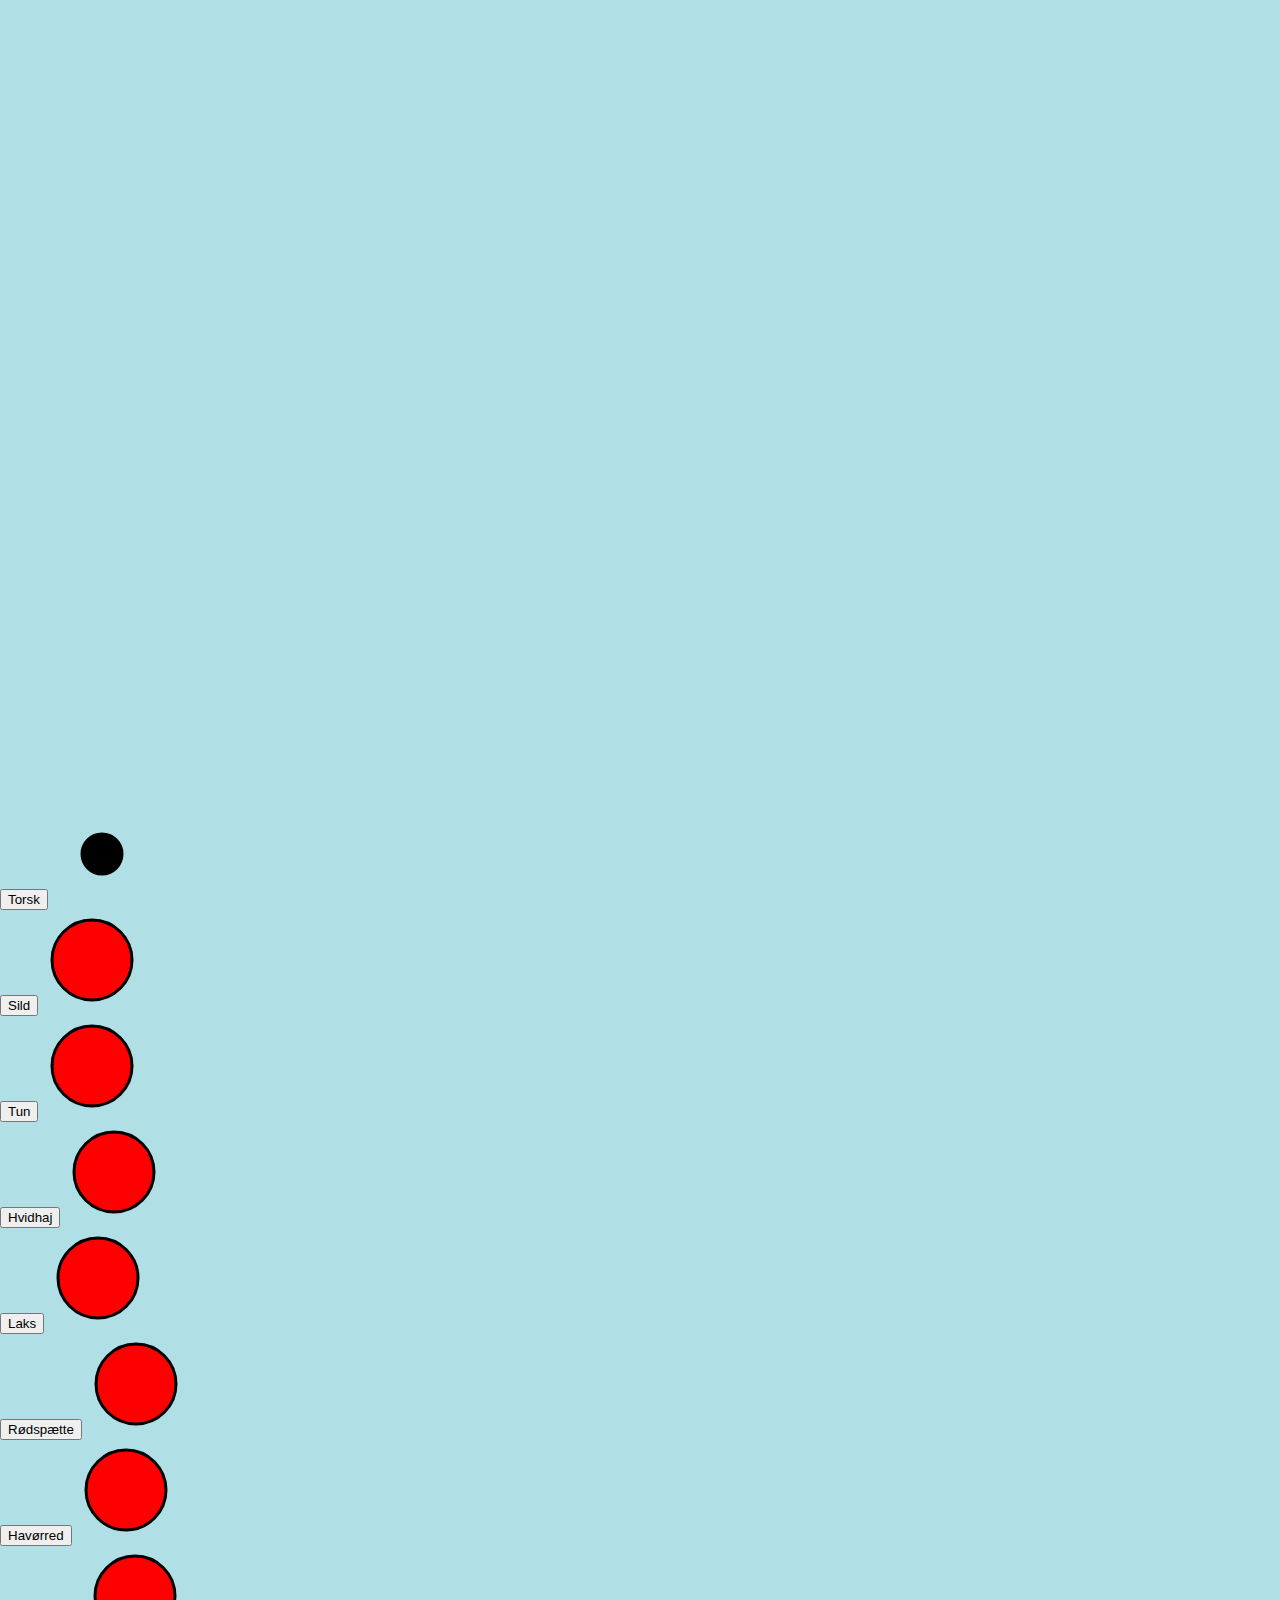
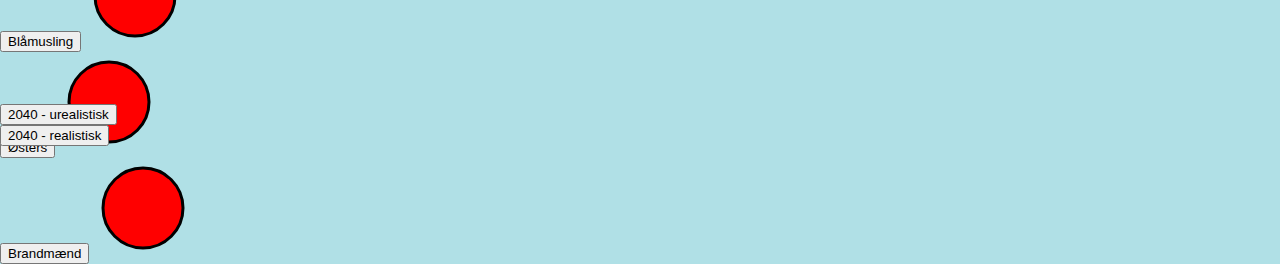
==== commit 83681360: "body svg rettelse" ====
--- a/index.html
+++ b/index.html
@@ -1,16 +1,89 @@
 <!DOCTYPE html>
 <html lang="en">
+    <head>
+        <meta charset="utf-8">
+        <title>Semesterprojekt</title>
+        <script type="text/javascript" src="d3.js"></script>
+        <link rel="stylesheet" href="style.css">
+      </head>
 
 <body style="background-color:powderblue;">
 
-  <head>
-    <meta charset="utf-8">
-    <title>Semesterprojekt</title>
-    <script type="text/javascript" src="d3.js"></script>
-    <link rel="stylesheet" href="style.css">
-  </head>
-   
+    <script src="https://d3js.org/d3.v4.min.js"></script>
+    <script>
+        
+    const w = 1400;
+    const h = 800;
+
+ // Lav SVG-elementet-
+ const svg = d3.select("body")
+  .append("svg")
+  .attr("width", w)
+  .attr("height", h);
+
+  margin = 200,
+    width = svg.attr("width") - margin,
+    height = svg.attr("height") - margin;
+
+    //Indsættelse af lokal.data.csv
+  const dataset3 = d3.csv("graf.csv", function(error, dataset3) {
+    if (error) {
+        throw error;
+    }
+  
+    //Ændringer af overskrift 
+svg.append("text")
+   .attr("transform", "translate(100,0)")
+   .attr("x", 50)
+   .attr("y", 50)
+   .attr("font-size", "24px")
+   .text("VIL DU GERNE SIGE HAJ HAJ TIL DINE BØRN OM 20 ÅR?")
+
+
+var x = d3.scaleBand().range([0, width]).padding(0.4),
+    y = d3.scaleLinear().range([height, 0]);
+
+var g = svg.append("g")
+        .attr("transform", "translate(" + 100 + "," + 100 + ")");
+
+
+    //Her kan vi ændre på min og max på y-aksel.
+    x.domain(dataset3.map(function(d) { return d.mon; }));
+    y.domain([0, 30]);
+
+
+    //Ændringer af y-aksel
+    g.append("g")
+     .attr("transform", "translate(0," + height + ")")
+     .call(d3.axisBottom(x))
+     .append("text")
+     .attr("y", height - 150)
+     .attr("x", width - 10)
+     .attr("font-size", "20px")
+     .attr("text-anchor", "end")
+     .attr("stroke", "black")
+     .text("Fisk");
+
+
+     //Ændringer af x-aksel
+    g.append("g")
+     .call(d3.axisLeft(y).tickFormat(function(d){
+        return d + "c°";
+     }).ticks(10))
+     .append("text")
+     .attr("transform", "rotate(0)")
+     .attr("y", 30)
+     .attr("font-size", "10px")
+     .attr("dy", "-5.1em")
+     .attr("text-anchor", "end")
+     .attr("stroke", "black")
+     .text("Temperatur");
+});
+
+</script>
+
   <!-----Knapper til fisk------>
+  <section class="Fisk">
  <div class="Torsk">
     <button onclick="myFunction()">Torsk</button>
     <svg height="100" width="100">
@@ -80,6 +153,7 @@
         <circle cx="50" cy="50" r="40" stroke="black" stroke-width="3" fill="red" />
       </svg>
  </div>
+  </section>
 
  <!------2040 knap (Mest urealistisk og realistisk ----->
   
@@ -93,76 +167,5 @@
 
 
 
-
-
-<script src="https://d3js.org/d3.v4.min.js"></script>
-<script>
-    
-const w = 1400;
-const h = 800;
-
-const dataset3 = d3.csv("graf.csv", function(error, dataset3) {
-    if (error) {
-        throw error;
-    }
-
-      // Lav SVG-elementet-
-const svg = d3.select("body")
-  .append("svg")
-  .attr("width", w)
-  .attr("height", h);
-
-  
-  margin = 200,
-    width = svg.attr("width") - margin,
-    height = svg.attr("height") - margin;
-
-svg.append("text")
-   .attr("transform", "translate(100,0)")
-   .attr("x", 50)
-   .attr("y", 50)
-   .attr("font-size", "24px")
-   .text("VIL DU GERNE SIGE HAJ HAJ TIL DINE BØRN OM 20 ÅR?")
-
-var x = d3.scaleBand().range([0, width]).padding(0.4),
-    y = d3.scaleLinear().range([height, 0]);
-
-var g = svg.append("g")
-        .attr("transform", "translate(" + 100 + "," + 100 + ")");
-
-    x.domain(dataset3.map(function(d) { return d.mon; }));
-    y.domain([0, 30]);
-
-    g.append("g")
-     .attr("transform", "translate(0," + height + ")")
-     .call(d3.axisBottom(x))
-     .append("text")
-     .attr("y", height - 150)
-     .attr("x", width - 10)
-     .attr("font-size", "20px")
-     .attr("text-anchor", "end")
-     .attr("stroke", "black")
-     .text("Fisk");
-
-    g.append("g")
-     .call(d3.axisLeft(y).tickFormat(function(d){
-        return d + "c°";
-     }).ticks(10))
-     .append("text")
-     .attr("transform", "rotate(0)")
-     .attr("y", 30)
-     .attr("font-size", "10px")
-     .attr("dy", "-5.1em")
-     .attr("text-anchor", "end")
-     .attr("stroke", "black")
-     .text("Temperatur");
-
-    
-});
-
-
-    </script>
-
-
   </body>
 </html>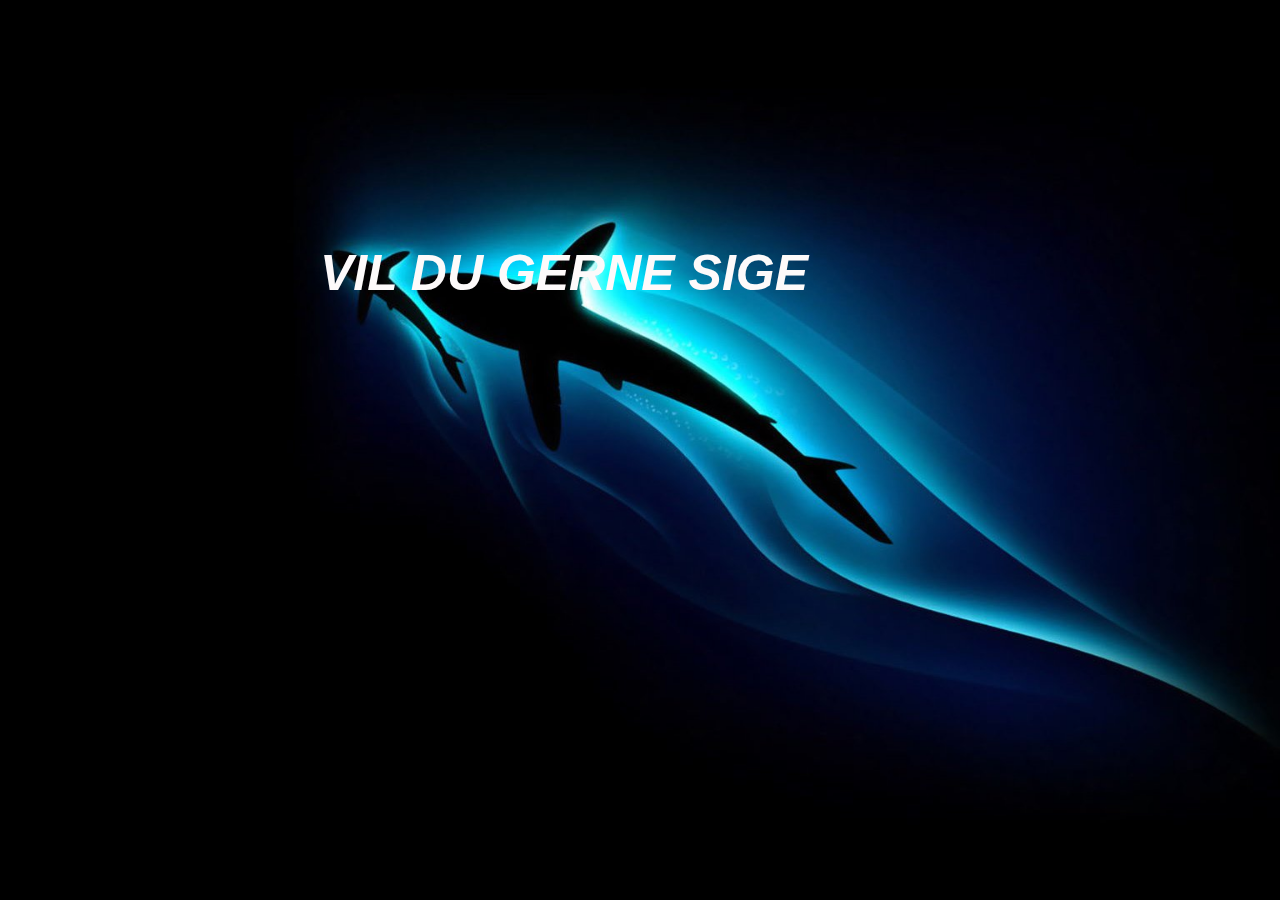
==== commit 62f4539e: "deployV3" ====
--- a/index.html
+++ b/index.html
@@ -1,171 +1,316 @@
-<!DOCTYPE html>
-<html lang="en">
-    <head>
-        <meta charset="utf-8">
-        <title>Semesterprojekt</title>
-        <script type="text/javascript" src="d3.js"></script>
-        <link rel="stylesheet" href="style.css">
-      </head>
-
-<body style="background-color:powderblue;">
-
-    <script src="https://d3js.org/d3.v4.min.js"></script>
-    <script>
-        
-    const w = 1400;
-    const h = 800;
-
- // Lav SVG-elementet-
- const svg = d3.select("body")
-  .append("svg")
-  .attr("width", w)
-  .attr("height", h);
-
-  margin = 200,
-    width = svg.attr("width") - margin,
-    height = svg.attr("height") - margin;
-
-    //Indsættelse af lokal.data.csv
-  const dataset3 = d3.csv("graf.csv", function(error, dataset3) {
-    if (error) {
-        throw error;
-    }
-  
-    //Ændringer af overskrift 
-svg.append("text")
-   .attr("transform", "translate(100,0)")
-   .attr("x", 50)
-   .attr("y", 50)
-   .attr("font-size", "24px")
-   .text("VIL DU GERNE SIGE HAJ HAJ TIL DINE BØRN OM 20 ÅR?")
-
-
-var x = d3.scaleBand().range([0, width]).padding(0.4),
-    y = d3.scaleLinear().range([height, 0]);
-
-var g = svg.append("g")
-        .attr("transform", "translate(" + 100 + "," + 100 + ")");
-
-
-    //Her kan vi ændre på min og max på y-aksel.
-    x.domain(dataset3.map(function(d) { return d.mon; }));
-    y.domain([0, 30]);
-
-
-    //Ændringer af y-aksel
-    g.append("g")
-     .attr("transform", "translate(0," + height + ")")
-     .call(d3.axisBottom(x))
-     .append("text")
-     .attr("y", height - 150)
-     .attr("x", width - 10)
-     .attr("font-size", "20px")
-     .attr("text-anchor", "end")
-     .attr("stroke", "black")
-     .text("Fisk");
-
-
-     //Ændringer af x-aksel
-    g.append("g")
-     .call(d3.axisLeft(y).tickFormat(function(d){
-        return d + "c°";
-     }).ticks(10))
-     .append("text")
-     .attr("transform", "rotate(0)")
-     .attr("y", 30)
-     .attr("font-size", "10px")
-     .attr("dy", "-5.1em")
-     .attr("text-anchor", "end")
-     .attr("stroke", "black")
-     .text("Temperatur");
-});
-
-</script>
-
-  <!-----Knapper til fisk------>
-  <section class="Fisk">
- <div class="Torsk">
-    <button onclick="myFunction()">Torsk</button>
-    <svg height="100" width="100">
-        <circle cx="50" cy="50" r="20" stroke="black" stroke-width="3" fill="black" />
-      </svg>
- </div>
-
- <div class="Sild">
-    <button onclick="myFunction()">Sild</button>
-    <svg height="100" width="100">
-        <circle cx="50" cy="50" r="40" stroke="black" stroke-width="3" fill="red" />
-      </svg>
- </div>
-
- <div class="Tun">
-    <button onclick="myFunction()">Tun</button>
-    <svg height="100" width="100">
-        <circle cx="50" cy="50" r="40" stroke="black" stroke-width="3" fill="red" />
-      </svg>
- </div>
-
- <div class="Hvidhaj">
-    <button onclick="myFunction()">Hvidhaj</button>
-    <svg height="100" width="100">
-        <circle cx="50" cy="50" r="40" stroke="black" stroke-width="3" fill="red" />
-      </svg>
- </div>
-
- <div class="Laks">
-    <button onclick="myFunction()">Laks</button>
-    <svg height="100" width="100">
-        <circle cx="50" cy="50" r="40" stroke="black" stroke-width="3" fill="red" />
-      </svg>
- </div>
-
- <div class="Roedspaette">
-    <button onclick="myFunction()">Rødspætte</button>
-    <svg height="100" width="100">
-        <circle cx="50" cy="50" r="40" stroke="black" stroke-width="3" fill="red" />
-      </svg>
- </div>
-
- <div class="Havoerred">
-    <button onclick="myFunction()">Havørred</button>
-    <svg height="100" width="100">
-        <circle cx="50" cy="50" r="40" stroke="black" stroke-width="3" fill="red" />
-      </svg>
- </div>
-
- <div class="Blaamusling">
-    <button onclick="myFunction()">Blåmusling</button>
-    <svg height="100" width="100">
-        <circle cx="50" cy="50" r="40" stroke="black" stroke-width="3" fill="red" />
-      </svg>
- </div>
-
- <div class="Oesters">
-    <button onclick="myFunction()">Østers</button>
-    <svg height="100" width="100">
-        <circle cx="50" cy="50" r="40" stroke="black" stroke-width="3" fill="red" />
-      </svg>
- </div>
-
- <div class="Brandmaend">
-    <button onclick="myFunction()">Brandmænd</button>
-    <svg height="100" width="100">
-        <circle cx="50" cy="50" r="40" stroke="black" stroke-width="3" fill="red" />
-      </svg>
- </div>
-  </section>
-
- <!------2040 knap (Mest urealistisk og realistisk ----->
-  
- <div class="2040ureal">
-    <button onclick="myFunction()">2040 - urealistisk</button>
-</div>
-
- <div class="2040real">
-    <button onclick="myFunction()">2040 - realistisk</button>
-</div>
-
-
-
-  </body>
+<!DOCTYPE html>
+<html lang="en">
+
+<head>
+    <title>Haj Haj</title>
+    <meta charset="utf-8">
+    <title>Semesterprojekt</title>
+    <meta charset="UTF-8">
+    <link rel="stylesheet" href="style.css">
+    <link rel="preconnect" href="https://fonts.googleapis.com">
+    <link rel="preconnect" href="https://fonts.gstatic.com" crossorigin>
+    <link href="https://fonts.googleapis.com/css2?family=Bebas+Neue&family=Koulen&family=Roboto+Flex:opsz,wght@8..144,300&display=swap" rel="stylesheet">
+    <meta http-equiv="X-UA-Compatible" content="IE=edge">
+    <meta name="viewport" content="width=device-width, initial-scale=1.0">
+    
+    
+</head>
+
+<body style="background-image: url('img/fisk3.jpg');">
+
+ <div class="intro"> 
+        <h1 class="logo-header">
+            <span class="logo">VIL DU GERNE SIGE</span>
+            <span class="logo"></span> 
+            <span class="logo">"HAJ HAJ" TIL DINE BØRN </span>
+            <span class="logo"> </span>
+            <span class="logo"> OM 20 ÅR?</span>
+
+        </h1>
+    </div>
+
+
+    
+<script src="d3.js"></script>
+    <script src="https://d3js.org/d3.v4.min.js"></script>
+
+    <script>
+
+
+        //Indsættelse af lokal.data.csv
+        const dataset3 = d3.csv("graf.csv", function (error, dataset3) {
+            if (error) {
+                throw error;
+            }
+
+
+            var x = d3.scaleBand().range([0, width]).padding(0.4),
+                y = d3.scaleLinear().range([height, 0]);
+
+            var g = svg.append("g")
+                .attr("transform", "translate(" + 100 + "," + 100 + ")");
+
+
+            //Her kan vi ændre på min og max på y-aksel.
+            x.domain(dataset3.map(function (d) { return d.mon; }));
+            y.domain([0, 30]);
+
+
+            //Ændringer af y-aksel
+            g.append("g")
+                .attr("transform", "translate(0," + height + ")")
+                .call(d3.axisBottom(x))
+                .append("text")
+                .attr("y", height - 150)
+                .attr("x", width - 10)
+                .attr("font-size", "20px")
+                .attr("text-anchor", "end")
+                .attr("stroke", "black")
+                .text("Fisk");
+
+
+            //Ændringer af x-aksel
+            g.append("g")
+                .call(d3.axisLeft(y).tickFormat(function (d) {
+                    return d + "c°";
+                }).ticks(10))
+                .append("text")
+                .attr("transform", "rotate(0)")
+                .attr("y", 30)
+                .attr("font-size", "10px")
+                .attr("dy", "-5.1em")
+                .attr("text-anchor", "end")
+                .attr("stroke", "black")
+                .text("Temperatur");
+
+        });
+        const w = 1400;
+        const h = 800;
+
+        // Lav SVG-elementet-
+        const svg = d3.select("body")
+            .append("svg")
+            .attr("width", w)
+            .attr("height", h);
+
+
+            //Placering imellem grafen og "bottons" 
+        margin = 130,
+            width = svg.attr("width") - margin,
+            height = svg.attr("height") - margin;
+
+        //SVG cirkler (fisk)
+        svg.append("image")
+            .attr("id", "torsk")
+            .attr('xlink:href', './img/cod.png')
+            .attr("x", 120)
+            .attr("y", 470)
+            .attr('width', 350)
+            .attr('height', 330)
+        function toggleVisibility() {
+            // Determine if current line is visible
+            var active = torsk.active ? false : true,
+                newOpacity = active ? 0 : 1;
+            // Hide or show the elements
+            d3.select("#torsk").style("opacity", newOpacity);
+            // Update whether or not the elements are active
+            torsk.active = active;
+        };
+
+        svg.append("image")
+            .attr("id", "Hvidhaj")
+            .attr('xlink:href', './img/shark.png')
+            .attr("x", 260)
+            .attr("y", 185)
+            .attr('width', 270)
+            .attr('height', 360)
+        function Hvidhaj() {
+            // Determine if current line is visible
+            var active = Hvidhaj.active ? false : true,
+                newOpacity = active ? 0 : 1;
+            // Hide or show the elements
+            d3.select("#Hvidhaj").style("opacity", newOpacity);
+            // Update whether or not the elements are active
+            Hvidhaj.active = active;
+        };
+
+        svg.append("image")
+            .attr("id", "Tun")
+            .attr('xlink:href', './img/tuna.png')
+            .attr("x", 330)
+            .attr("y", 250)
+            .attr('width', 450)
+            .attr('height', 420)
+        function Tun() {
+            // Determine if current line is visible
+            var active = Tun.active ? false : true,
+                newOpacity = active ? 0 : 1;
+            // Hide or show the elements
+            d3.select("#Tun").style("opacity", newOpacity);
+            // Update whether or not the elements are active
+            Tun.active = active;
+        };
+
+        svg.append("image")
+            .attr("id", "Sild")
+            .attr('xlink:href', './img/sild.png')
+            .attr("x", 450)
+            .attr("y", 515)
+            .attr('width', 220)
+            .attr('height', 200)
+            .attr('transform', 'rotate(0 0 0)')
+        function Sild() {
+            // Determine if current line is visible
+            var active = Sild.active ? false : true,
+                newOpacity = active ? 0 : 1;
+            // Hide or show the elements
+            d3.select("#Sild").style("opacity", newOpacity);
+            // Update whether or not the elements are active
+            Sild.active = active;
+            
+        };
+
+        svg.append("image")
+            .attr("id", "Laks")
+            .attr('xlink:href', './img/salmon.png')
+            .attr("x", 670)
+            .attr("y", 540)
+            .attr('width', 150)
+            .attr('height', 135)
+        function Laks() {
+            // Determine if current line is visible
+            var active = Laks.active ? false : true,
+                newOpacity = active ? 0 : 1;
+            // Hide or show the elements
+            d3.select("#Laks").style("opacity", newOpacity);
+            // Update whether or not the elements are active
+            Laks.active = active;
+        };
+
+        svg.append("image")
+            .attr("id", "Brandmand")
+            .attr('xlink:href', './img/jelly.png')
+            .attr("x", 650)
+            .attr("y", 260)
+            .attr('width', 460)
+            .attr('height', 300)
+        function Brandmand() {
+            // Determine if current line is visible
+            var active = Brandmand.active ? false : true,
+                newOpacity = active ? 0 : 1;
+            // Hide or show the elements
+            d3.select("#Brandmand").style("opacity", newOpacity);
+            // Update whether or not the elements are active
+            Brandmand.active = active;
+        };
+
+        svg.append("image")
+            .attr("id", "Havorred")
+            .attr('xlink:href', './img/hav.png')
+            .attr("x", 900)
+            .attr("y", 280)
+            .attr('width', 290)
+            .attr('height', 280)
+        function Havorred() {
+            // Determine if current line is visible
+            var active = Havorred.active ? false : true,
+                newOpacity = active ? 0 : 1;
+            // Hide or show the elements
+            d3.select("#Havorred").style("opacity", newOpacity);
+            // Update whether or not the elements are active
+            Havorred.active = active;
+        };
+
+        svg.append("image")
+            .attr("id", "Blamuslinger")
+            .attr('xlink:href', './img/blaa.png')
+            .attr("x", 1090)
+            .attr("y", 410)
+            .attr('width', 135)
+            .attr('height', 135)
+        function Blamuslinger() {
+            // Determine if current line is visible
+            var active = Blamuslinger.active ? false : true,
+                newOpacity = active ? 0 : 1;
+            // Hide or show the elements
+            d3.select("#Blamuslinger").style("opacity", newOpacity);
+            // Update whether or not the elements are active
+            Blamuslinger.active = active;
+        };
+
+        svg.append("image")
+            .attr("id", "Rodspatte")
+            .attr('xlink:href', './img/rod.png')
+            .attr("x", 1130)
+            .attr("y", 400)
+            .attr('height', 360)
+            .attr('width', 360)
+        function Rodspatte() {
+            // Determine if current line is visible
+            var active = Rodspatte.active ? false : true,
+                newOpacity = active ? 0 : 1;
+            // Hide or show the elements
+            d3.select("#Rodspatte").style("opacity", newOpacity);
+            // Update whether or not the elements are active
+            Rodspatte.active = active;
+        };
+
+         //Baseline for 2040-realistisk (15 grader)
+   svg.append("line")
+        .attr("id", "Realistisk")
+       .attr("x1", 100)
+       .attr("x2", 1300)
+       .attr("y1", 401)
+       .attr("y2", 401)
+       .attr("stroke", "rgb(255, 98, 0)");
+       function Realistisk() {
+            // Determine if current line is visible
+            var active = Realistisk.active ? false : true,
+                newOpacity = active ? 0 : 1;
+            // Hide or show the elements
+            d3.select("#Realistisk").style("opacity", newOpacity);
+            // Update whether or not the elements are active
+            Realistisk.active = active;
+         };
+
+
+    //Baseline for 2040-urealistisk (20 grader)
+   svg.append("line")
+        .attr("id","Urealistisk")
+       .attr("x1", 100)
+       .attr("x2", 1300)
+       .attr("y1", 300)
+       .attr("y2", 300)
+       .attr("stroke", "red")
+       function Urealistisk() {
+            // Determine if current line is visible
+            var active = Urealistisk.active ? false : true,
+                newOpacity = active ? 0 : 1;
+            // Hide or show the elements
+            d3.select("#Urealistisk").style("opacity", newOpacity);
+            // Update whether or not the elements are active
+            Urealistisk.active = active;
+         };
+
+
+
+    </Script>
+
+    <div class="button-contener">
+        <button class="fish-button" onclick="toggleVisibility()">torsk</button>
+        <button class="fish-button" onclick="Hvidhaj()">Hvidhaj</button>
+        <button class="fish-button" onclick="Tun()">Tun</button>
+        <button class="fish-button" onclick="Sild()">Sild</button>
+        <button class="fish-button" onclick="Laks()">Laks</button>
+        <button class="fish-button" onclick="Brandmand()">Brandmand</button>
+        <button class="fish-button" onclick="Havorred()">Havorred</button>
+        <button class="fish-button" onclick="Blamuslinger()">Blamuslinger</button>
+        <button class="fish-button" onclick="Rodspatte()">Rodspatte</button>
+        <button class="fish-button" id="Realistisk" onclick="Realistisk()">Realistisk </button>
+        <button class="fish-button" id="Urealistisk" onclick="Urealistisk()">Urealistisk </button>
+    </div>
+
+
+</body>
+
 </html>--- a/style.css
+++ b/style.css
@@ -1,198 +1,110 @@
-body {
-    margin: 0;
-    background-color: grey;
-}
-
-section {
-    height: 100vh;
-}
-
-h1,
-h2,
-h3,
-h4,
-p {
-    font-family: Arial, Helvetica, sans-serif;
-}
-
-h1 {
-    font-size: 30px;
-}
-
-p {
-    font-size: 16px;
-}
-
-.frontpage {
-    background-image: url("shark.jpeg");
-    background-position: center center;
-    display: flex;
-    justify-content: center;
-    text-align: center;
-    align-items: center;
-}
-
-.frontpage h1 {
-    font-size: 50px;
-    color: white;
-    text-shadow: 0 0 20px #333;
-    max-width: 60%;
-}
-
-
-.firstsection {
-    width: 100%;
-    align-content: center;
-    margin: auto;
-    z-index: 100;
-}
-
-
-.textboxwrapper {
-    width: 80%;
-    justify-content: space-around;
-    display: flex;
-    flex-direction: row;
-    align-content: center;
-    margin: auto;
-
-}
-
-.textbox {
-    margin-top: 50px;
-    width: 25%;
-    display: flex;
-    flex-direction: column;
-    padding: 20px;
-    height: fit-content;
-    background-color: white;
-    border-radius: 18px;
-    white-space: normal;
-    box-shadow: 2px 4px 12px rgba(0, 0, 0, .08);
-}
-
-.main {
-    width: 100%;
-    height: 100vh;
-    position: relative;
-    overflow: hidden;
-    background-color: rgb(255, 255, 255);
-    
-}
-
-.information {
-    width: 1000px; 
-    height: 1000px; 
-    top: 50%; 
-    left: -10%; 
-    transform: translateY(-50%);
-}
-#circle{
-    width: 900px; 
-    height: 900px;
-    position: absolute; 
-    top: -40%; 
-    left: 0.2%;  
-    border-radius: 50%;
-    transform: rotate(0deg);
-    transition: 1s;
-}
-
-.feature img{
-    width: 70px;
-}
-
-.feature {
-    position: absolute;
-    display: flex;
-    color: #fff;
-}
-.feature div{
-    margin-left: 30px;
-}
-.feature div h1{
-    margin-top: 8px;
-}
-
-.one{
-    top: 400px;
-    right: 50px;
-}
-.two{
-    top: 150px;
-    right: 350px;
-    transform: rotate(-90deg);
-}
-.three{
-    bottom: 400px;
-    left: 50px;
-    transform: rotate(-180deg);
-}
-.four{
-    bottom: 150px;
-    right: 400px;
-    transform: rotate(-270deg);
-}
-.earth {
-    width: 250px;
-    left: 140px;
-    bottom: 300px;
-    position: absolute;
-     top: 5px;
-     left: 35%;
-     transform: translateY(-50%);
-     z-index: 1;
-}
-
-.controls{
-    position: absolute;
-    right: -30%;
-    top: 2%;
-    transform: translateY(-50%);
-    text-align: center;
-}
-
-.controls h3{
-    margin: 15px 0;
-    color: #333;
-}
-#upBtn{
-    width: 25px;
-    cursor: pointer;
-}
-#downBtn{
-    width: 25px;
-    cursor: pointer;
-    transform: rotate(180deg);
-}
-
-.overlay{
-    width: 0;
-    height: 0;
-    border-top: 500px rgb(255, 255, 255);
-    border-right: 650px solid rgb(170, 234, 117);
-    border-bottom: 500px solid rgb(255, 255, 255);
-    border-left: 500px solid rgb(255, 255, 255);
-    position: absolute;
-    left: 0;
-    top: 0;
-}
-
-.skagen{
-    background-color: rgb(176, 241, 219);
-}
-
-.skagen h1 {
-    text-align: center;
-    padding-top: 50px;
-}
-.global{
-    background-color: rgb(59, 116, 97);
-    width: 250px;
-    left: 140px;
-}
-
-.global h2 {
-    text-align: center;
-    padding-top: 100px;
-}
+body {
+    margin: 0;
+    background-color: grey;
+}
+.Fisk{
+    justify-content: space-around;
+    display: flex;
+    flex-direction: row;
+    align-content: center;
+    margin: auto;
+
+}
+
+*{
+    margin: 0;
+    padding: 0;
+    box-sizing: border-box;
+    font-family: 'Bebas Neue', cursive;
+    font-family: 'Koulen', cursive;
+    font-family: 'Roboto Flex', sans-serif;
+    
+}
+
+
+header{
+    position: relative;
+    left: 0;
+    top: 0;
+    width: 1005;
+    height: 80px;
+}
+
+header h4 {
+    position: absolute;
+    left: 10%;
+    bottom: 1rem;
+    font-size: 1.6rem;
+}
+
+/* Splash screen */
+
+.intro { 
+    position: fixed;
+    z-index: 2;
+    left: 0;
+    top: 0;
+    width: 100%;
+    height: 100vh;
+    transition: 4s;
+    background-image: url('img/shark1.jpg');
+    background-size: cover;
+}
+
+.logo-header {
+    position: absolute;
+    top: 40%;
+    left: 50%;
+    transform: translate(-50%, -50%);
+    color: #fdfafa;
+}
+
+.logo {
+    position: relative;
+    display: inline-block;
+    bottom: -40px;
+    opacity: 0;
+    font-size: 50px;
+    font-family:Verdana, Geneva, Tahoma, sans-serif;
+    font-style:italic
+    
+    
+}
+
+.logo.active {
+    bottom: 0;
+    opacity: 1;
+    transition: ease-in-out 1s;
+}
+
+.logo.fade {
+    bottom: 150px;
+    opacity: 0;
+    transition: ease-in-out 2s; 
+}
+
+.fish-button{
+    width: 130px;
+    height: 20px;
+    margin-right: 10px;
+    background-color: rgb(255, 255, 255);
+    border: 0;
+    
+    
+}
+.button-contener{
+    margin-left: 100px;
+}
+
+.fish-button:hover{
+    background-color: rgb(255, 233, 134);
+}
+
+#Realistisk:hover{
+    background-color: rgb(219, 131, 77);
+
+}
+#Urealistisk:hover{
+    background-color: rgb(255, 0, 0);
+
+}
